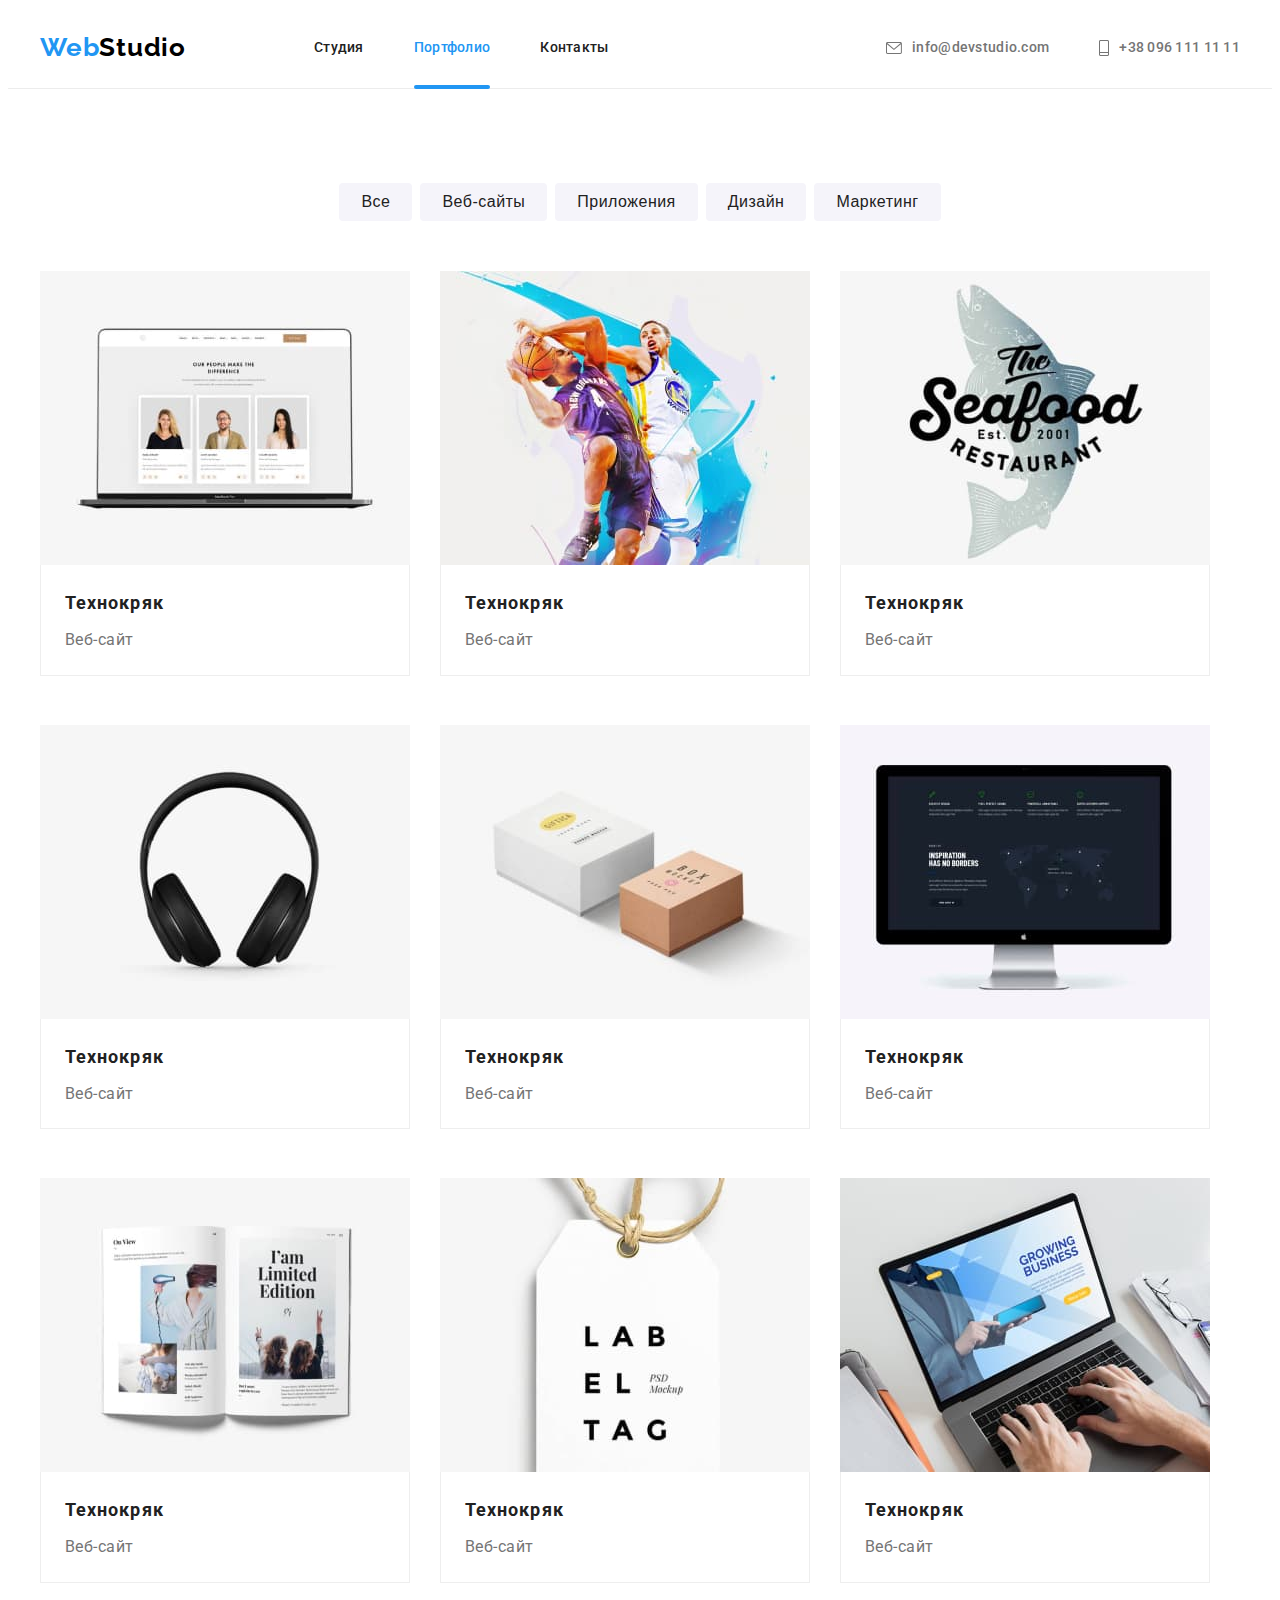
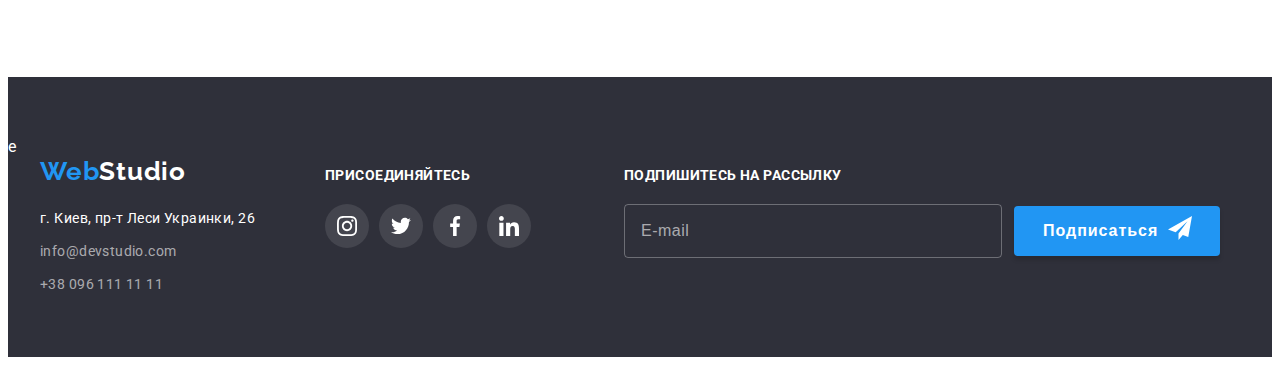
==== portfolio.html @ df795fd3 "commit-a" ====
<!DOCTYPE html>
<html lang="ru">

<head>
    <meta charset="UTF-8" />
    <meta name="viewport" content="width=device-width, initial-scale=1.0" />
    <title>Web Studio</title>
    <link rel="preconnect" href="https://fonts.googleapis.com">
    <link rel="preconnect" href="https://fonts.gstatic.com" crossorigin>
    <link href="https://fonts.googleapis.com/css2?family=Raleway:wght@700&family=Roboto:wght@400;500;700;900&display=swap"
        rel="stylesheet">
    <link rel="stylesheet" href="https://cdnjs.cloudflare.com/ajax/libs/modern-normalize/1.1.0/modern-normalize.min.css"
            integrity="sha512-wpPYUAdjBVSE4KJnH1VR1HeZfpl1ub8YT/NKx4PuQ5NmX2tKuGu6U/JRp5y+Y8XG2tV+wKQpNHVUX03MfMFn9Q=="
            crossorigin="anonymous" referrerpolicy="no-referrer" />
    <link rel="stylesheet" href="./css/normalize.css" />
    <link rel="stylesheet" href="./css/styles.css" />
</head>

<body>
    <!-- Header -->
    <header class="header">
        <div class="container">
            <nav class="header-navigation">
                <a href="" class="header-logo link"><span class="header-logo-link">Web</span>Studio</a>
                <ul class="header-list list">
                    <li class="header-item"><a class="header-link link" href="./index.html">Студия</a></li>
                    <li class="header-item"><a class="header-link link current" href="">Портфолио</a></li>
                    <li class="header-item"><a class="header-link link" href="">Контакты</a></li>
                </ul>
            </nav>
    
            <ul class="header-right">
                <li class="header-right-item">
                    <a class="header-mail-link" href="mailto:info@devstudio.com"><svg class="logo-mail" width="16"
                            height="12" style="fill: currentColor;">
                            <use href="./images/icons.svg#icon-envelope-hover-1"></use>
                        </svg>info@devstudio.com</a>
                </li>
                <li class="header-right-item">
                    <a class="header-tel-link" href="tel:+380961111111"><svg class="logo-tel" width="10" height="16"
                            style="fill: currentColor;">
                            <use href="./images/icons.svg#icon-Vector-1"></use>
                        </svg>+38 096 111 11 11</a>
                </li>
            </ul>
    
        </div>
    </header>
    <!-- Main -->
    <main>
        <section class="section">
            <div class="container">
            
        <h1 class="visually-hidden">Наши работы</h1>
        <ul class="nav-button list">
                <li class="btn"><button class="button-nav" type="button">Все</button></li>
                <li class="btn"><button class="button-nav" type="button">Веб-сайты</button></li>
                <li class="btn"><button class="button-nav" type="button">Приложения</button></li>
                <li class="btn"><button class="button-nav" type="button">Дизайн</button></li>
                <li class="btn"><button class="button-nav" type="button">Маркетинг</button></li>
        </ul>
        
              <!---Примеры работ----->
    
        <ul class="portfolio-list list">
            <li class="portfolio-box">
                <a class="portfolio-item link" href="">
                <div class="card-thumb">
                      <img src="./images/portfolio.jpg" alt="Наша команда">
                      <p class="hover-text">Технокряк это современная площадка распространения коронавируса. Компании используют эту платформу для цифрового
                    шпионажа и атак на защищённые сервера конкурентов.</p>
                </div>
                   <div class="card-content">
                      <h2 class="portfolio-title">Технокряк</h2>
                      <p class="portfolio-text">Веб-сайт</p>
                    </div>
                </a>
              </li>
            <li class="portfolio-box">
                <a class="portfolio-item link" href="">
                <div class="card-thumb">
                    <img src="./images/portfolio2.jpg" alt="Наша команда">
                    <p class="hover-text">Технокряк это современная площадка распространения коронавируса. Компании используют эту платформу для цифрового
                    шпионажа и атак на защищённые сервера конкурентов.</p>
                </div>
                <div class="card-content">
                  <h2 class="portfolio-title">Технокряк</h2>
                  <p class="portfolio-text">Веб-сайт</p>
                </div>
                </a>
            </li>
            <li class="portfolio-box">
                <a class="portfolio-item link" href="">
                <div class="card-thumb">
                    <img src="./images/portfolio3.jpg" alt="Наша команда">
                    <p class="hover-text">Технокряк это современная площадка распространения коронавируса. Компании используют эту платформу для цифрового
                    шпионажа и атак на защищённые сервера конкурентов.</p>
                </div>
                 <div class="card-content">
                   <h2 class="portfolio-title">Технокряк</h2>
                   <p class="portfolio-text">Веб-сайт</p>
                </div>
                </a>
            </li>
            <li class="portfolio-box">
                <a class="portfolio-item link" href="">
                  <div class="card-thumb">
                    <img src="./images/portfolio4.jpg" alt="Наша команда">
                    <p class="hover-text">Технокряк это современная площадка распространения коронавируса. Компании используют эту платформу для цифрового
                    шпионажа и атак на защищённые сервера конкурентов.</p>
                   </div>
                     <div class="card-content">
                         <h2 class="portfolio-title">Технокряк</h2>
                         <p class="portfolio-text">Веб-сайт</p>
                    </div>
                 </a>
            </li>
            <li class="portfolio-box">
                <a class="portfolio-item link" href="">
                 <div class="card-thumb">
                    <img src="./images/portfolio5.jpg" alt="Наша команда">
                    <p class="hover-text">Технокряк это современная площадка распространения коронавируса. Компании используют эту платформу для цифрового
                    шпионажа и атак на защищённые сервера конкурентов.</p>
                   </div>
                    <div class="card-content">   
                      <h2 class="portfolio-title">Технокряк</h2>
                      <p class="portfolio-text">Веб-сайт</p>
                    </div>
                </a>
            </li>
            <li class="portfolio-box">
                <a class="portfolio-item link" href="">
                  <div class="card-thumb">
                    <img src="./images/portfolio6.jpg" alt="Наша команда">
                    <p class="hover-text">Технокряк это современная площадка распространения коронавируса. Компании используют эту платформу для цифрового
                    шпионажа и атак на защищённые сервера конкурентов.</p>
                   </div>
                    <div class="card-content">   
                      <h2 class="portfolio-title">Технокряк</h2>
                      <p class="portfolio-text">Веб-сайт</p>
                    </div>
                </a>
            </li>
            <li class="portfolio-box">
                <a class="portfolio-item link" href="">
                  <div class="card-thumb">
                    <img src="./images/portfolio7.jpg" alt="Наша команда">
                    <p class="hover-text">Технокряк это современная площадка распространения коронавируса. Компании используют эту платформу для цифрового
                    шпионажа и атак на защищённые сервера конкурентов.</p>
                   </div>
                     <div class="card-content">
                        <h2 class="portfolio-title">Технокряк</h2>
                        <p class="portfolio-text">Веб-сайт</p>
                    </div>
                </a>
            </li>
            <li class="portfolio-box">
                <a class="portfolio-item link" href="">
                  <div class="card-thumb">
                    <img src="./images/portfolio8.jpg" alt="Наша команда">
                    <p class="hover-text">Технокряк это современная площадка распространения коронавируса. Компании используют эту платформу для цифрового
                    шпионажа и атак на защищённые сервера конкурентов.</p>
                   </div>
                     <div class="card-content">
                       <h2 class="portfolio-title">Технокряк</h2>
                        <p class="portfolio-text">Веб-сайт</p>
                    </div>
                </a>
            </li>
            <li class="portfolio-box">
                <a class="portfolio-item link" href="">
                  <div class="card-thumb">
                    <img src="./images/portfolio9.jpg" alt="Наша команда">
                    <p class="hover-text">Технокряк это современная площадка распространения коронавируса. Компании используют эту платформу для цифрового
                    шпионажа и атак на защищённые сервера конкурентов.</p>
                  </div>
                    <div class="card-content">
                      <h2 class="portfolio-title">Технокряк</h2>
                      <p class="portfolio-text">Веб-сайт</p>
                    </div>
                </a>
            </li>
        </ul>
        
        </section>
    </main>
    <!-- Footer -->
<footer class="footer">e
    <div class="container">
        <div class="left-footer-box">
            <a href="" class="header-logo-logo link"><span class="header-logo-link">Web</span>Studio</a>
            <address>
                <a class="footer-link link" href="">г. Киев, пр-т Леси Украинки, 26</a>
                <ul class="footer-list list">
                    <li class="footer-item">
                        <a class="footer-mail link" href="mailto:info@devstudio.com">info@devstudio.com</a>
                    </li>
                    <li class="footer-item">
                        <a class="footer-tel link" href="tel:+380961111111">+38 096 111 11 11</a>
                    </li>
                </ul>
            </address>
        </div>
        <div class="right-footer-box">
            <p class="footer-text">ПРИСОЕДИНЯЙТЕСЬ</p>
            <ul class="socials-footer-list list">
                <li class="socials-footer-item">
                    <a class="socials-footer-link link" href=""><svg class="team-socials-footer" width="20" height="20">
                            <use href="./images/icons.svg#icon-instagram-2-1"></use>
                        </svg></a>
                </li>
                <li class="socials-footer-item">
                    <a class="socials-footer-link link" href=""><svg class="team-socials-footer" width="20" height="20">
                            <use href="./images/icons.svg#icon-twitter-1-1"></use>
                        </svg></a>
                </li>
                <li class="socials-footer-item">
                    <a class="socials-footer-link link" href=""><svg class="team-socials-footer" width="20" height="20">
                            <use href="./images/icons.svg#icon-facebook-1-1"></use>
                        </svg></a>
                </li>
                <li class="socials-item-footer">
                    <a class="socials-footer-link link" href=""><svg class="team-socials-footer" width="20" height="20">
                            <use href="./images/icons.svg#icon-linkedin-1-1"></use>
                        </svg></a>
                </li>
            </ul>
        </div>
        <div class="form-footer-wrap">
            <p class="form-footer-text">ПОДПИШИТЕСЬ НА РАССЫЛКУ</p>
            <form class="form-footer">
                <input type="email" name="mail" class="form-footer-input" placeholder="E-mail">
                <button class="form-footer-send" type="submit">Подписаться</button>
            </form>
        </div>
    </div>
</footer>
</body>

</html>
---- css/styles.css ----
:root {
  --main-title-color: #ffffff;
  --secondary-title-color: #212121;
  --accent-color: #2196f3;
  --main-text: #757575;
  --portfolio-item-shadow: 1px 4px 6px 0px rgba(0, 0, 0, 0.16),
    0px 4px 4px 0px rgba(0, 0, 0, 0.06), 0px 1px 1px 0px rgba(0, 0, 0, 0.12);
}
body {
  font-family: "Roboto", sans-serif;
}

p,
h1,
h2,
h3,
h4,
h5,
h6 {
  margin-top: 0;
  margin-bottom: 0;
}

ul {
  margin-top: 0;
  margin-bottom: 0;
  padding-left: 0;
}
.list {
  list-style: none;
}

.link {
  text-decoration: none;
}

img {
  display: block;
}

.section {
  padding: 94px 0;
}

.container {
  width: 1200px;
  padding-left: 15px;
  padding-right: 15px;
  margin: 0 auto;
}

/*-------------Header----------*/
.header {
  border-bottom: 1px solid #ececec;
}

.header .container {
  display: flex;
}

.header-logo {
  font-family: "Raleway";
  font-weight: 700;
  font-size: 26px;
  line-height: 1.19;
  letter-spacing: 0.03em;
  color: var(--accent-color);
  color: #000000;
  margin-right: 128px;
  padding-top: 24px;
  padding-bottom: 25px;
}

.header-logo-link {
  font-family: "Raleway";
  font-weight: 700;
  font-size: 26px;
  line-height: 1.19;
  letter-spacing: 0.03em;

  color: var(--accent-color);
}

.header-navigation {
  display: flex;
  align-items: center;
}

.header-item:not(:last-child) {
  margin-right: 50px;
}

.header-right {
  display: flex;
  align-items: center;
  justify-content: center;
  margin-left: auto;
}

.header-list {
  display: flex;
}

.header-link {
  position: relative;
  display: block;
  font-weight: 500;
  font-size: 14px;
  line-height: 1.14;
  letter-spacing: 0.02em;
  color: #212121;
  padding-top: 32px;
  padding-bottom: 32px;
  transition: color 250ms cubic-bezier(0.4, 0, 0.2, 1);
}
.current::after {
  content: "";
  display: block;
  position: absolute;
  left: 0;
  width: 100%;
  height: 4px;
  bottom: -1px;
  background-color: var(--accent-color);
  border-radius: 2px;
}
.current {
  color: var(--accent-color);
}

.header-link:hover,
.header-link:focus {
  color: var(--accent-color);
}

.logo-mail {
  height: 12px;
  fill: #757575;
  margin-right: 10px;
}

.logo-tel {
  height: 16px;
  fill: #757575;
  margin-right: 10px;
}

.header-mail-link {
  display: flex;
  align-items: center;
  font-weight: 500;
  font-size: 14px;
  line-height: 1.14;
  letter-spacing: 0.02em;

  color: #757575;
  transition: color 250ms cubic-bezier(0.4, 0, 0.2, 1);
}

.header-tel-link {
  display: flex;
  align-items: center;
  font-weight: 500;
  font-size: 14px;
  line-height: 1.14;
  letter-spacing: 0.02em;

  color: #757575;
  transition: color 250ms cubic-bezier(0.4, 0, 0.2, 1);
}
.header-mail-link:hover,
.header-mail-link:focus {
  color: var(--accent-color);
}
.header-mail-link {
  text-decoration: none;
  padding-top: 32px;
  padding-bottom: 32px;
}

.header-tel-link:hover,
.header-tel-link:focus {
  color: var(--accent-color);
}

.header-tel-link {
  text-decoration: none;
  padding-top: 32px;
  padding-bottom: 32px;
}
.header-right-item {
  display: flex;
  align-items: baseline;
}

.header-right-item:not(:last-child) {
  margin-right: 50px;
}

.header-logo {
  transition: color 250ms cubic-bezier(0.4, 0, 0.2, 1);
}

.header-logo:hover,
.header-logo:focus {
  color: var(--accent-color);
}

/*---------------------Main--------*/

/*--------Hero--------*/
.hero-section {
  padding: 200px 0;
  max-width: 1600px;
  background-color: #2f303a;
  background-image: linear-gradient(
      rgba(47, 48, 58, 0.4),
      rgba(47, 48, 58, 0.4)
    ),
    url(../images/heroimg/hero.jpg);

  margin: 0 auto;
}

.hero-title {
  font-weight: 900;
  font-size: 44px;
  line-height: 1.36;
  letter-spacing: 0.06em;
  text-align: center;

  color: var(--main-title-color);
  max-width: 696px;
  height: 100%;
  margin: 0 auto;
}

.button {
  display: block;
  font-weight: bold;
  font-size: 16px;
  line-height: 1.9;
  letter-spacing: 0.06em;
  text-align: center;

  color: #ffffff;
  background-color: var(--accent-color);
  padding: 10px 32px;
  border-radius: 4px;

  margin-left: auto;
  margin-right: auto;
  margin-top: 30px;
  transition: background-color 250ms cubic-bezier(0.4, 0, 0.2, 1);
}

.button:focus,
.button:hover {
  background-color: #188ce8;
}

/*----------Секция "Преимущества"----------*/

.visually-hidden {
  position: absolute;
  width: 1px;
  height: 1px;
  margin: -1px;
  border: 0;
  padding: 0;

  white-space: nowrap;
  clip-path: inset(100%);
  clip: rect(0 0 0 0);
  overflow: hidden;
}

.logo-box {
  display: flex;
  align-items: center;
  justify-content: center;
  height: 120px;
  background-color: #f5f4fa;
  border-radius: 4px;
  margin-bottom: 30px;
}

.main-list {
  display: flex;
  justify-content: center;
  max-width: 1170px;
}

.main-item:not(:last-child) {
  margin-right: 30px;
}

.main-item {
  width: 270px;
}

.main-title-third {
  font-weight: 700;
  font-size: 14px;
  line-height: 1.14;
  letter-spacing: 0.03em;

  color: #212121;
  margin-bottom: 10px;
}

.main-text {
  font-weight: 400;
  font-size: 14px;
  line-height: 1.7;
  letter-spacing: 0.03em;

  color: var(--main-text);
}

/*----------Секция "Чем мы занимаемся"-------*/

.about-section {
  padding-top: 0;
}

.main-secondary-title {
  text-align: center;
  font-weight: 700;
  font-size: 36px;
  line-height: 1.16;
  letter-spacing: 0.03em;
  color: var(--secondary-title-color);

  margin-bottom: 50px;
}

.about-item:not(:last-child) {
  margin-right: 30px;
}

.about-item {
  position: relative;
  width: 370px;
}
.about-text {
  display: flex;
  justify-content: center;

  font-weight: 700;
  font-size: 14px;
  line-height: 1.14;
  letter-spacing: 0.03em;

  position: absolute;
  width: 100%;
  height: 70px;
  bottom: 0;

  padding-top: 27px;
  padding-bottom: 27px;

  color: #ffffff;
  background-color: #2f303acc;
}

/*-----Секция "Наша команда"-------*/
.team-section {
  background-color: #f5f4fa;
}

.main-team {
  display: flex;
  justify-content: center;
}

.team-content:not(:last-child) {
  margin-right: 30px;
}

.team-content {
  width: 270px;
  background-color: #ffffff;
  border-radius: 0px 0px 4px 4px;
  box-shadow: 0px 2px 1px 0px rgba(0, 0, 0, 0.2),
    0px 1px 1px 0px rgba(0, 0, 0, 0.14), 0px 1px 3px 0px rgba(0, 0, 0, 0.12);
}

.third-title {
  margin-bottom: 10px;
}

.third-title {
  font-weight: 500;
  font-size: 16px;
  line-height: 1.18;
  letter-spacing: 0.03em;

  color: #212121;
}

.text {
  font-weight: 400;
  font-size: 16px;
  line-height: 1.18;
  letter-spacing: 0.03em;

  color: #757575;
  margin-bottom: 16px;
}
.team-box {
  padding: 30px 32px;
  text-align: center;
}
.socials-list {
  display: flex;
  align-items: center;
  max-width: 206px;
}

.socials-link {
  display: flex;
  align-items: center;
  justify-content: center;
  border-radius: 50%;
  width: 44px;
  height: 44px;
  color: #afb1b8;
  transition: color 250ms cubic-bezier(0.4, 0, 0.2, 1),
    background-color 250ms cubic-bezier(0.4, 0, 0.2, 1);
}

.socials-link:hover,
.socials-link:focus {
  background-color: var(--accent-color);
  color: #ffffff;
}

.team-socials:hover,
.team-socials:focus {
  fill: #ffffff;
}

.socials-item:not(:last-child) {
  margin-right: 10px;
}

.team-socials {
  height: 20px;
  fill: currentColor;
}
/*-- Секция "Наши клиенты" -->*/

.clients-title {
  text-align: center;
  font-weight: 700;
  font-size: 36px;
  line-height: 1.16;
  letter-spacing: 0.03em;
  color: var(--secondary-title-color);

  margin-bottom: 50px;
}
.clients-list {
  display: flex;
  justify-content: center;
}
.clients-item:not(:last-child) {
  margin-right: 30px;
}
.clients-item {
  width: 170px;
  height: 92px;
}

.clients-link {
  display: flex;
  justify-content: center;
  align-items: center;
  color: #afb1b8;
  width: 170px;
  height: 92px;
  border: 1px solid #afb1b8;
  border-radius: 4px;
  transition: color 250ms cubic-bezier(0.4, 0, 0.2, 1),
    border-color 250ms cubic-bezier(0.4, 0, 0.2, 1);
}

.clients-logo {
  width: 106px;
  height: 60px;
  fill: currentColor;
}
.clients-link:hover,
.clients-link:focus {
  border-color: var(--accent-color);
  color: var(--accent-color);
}
.clients-logo:hover,
.clients-logo:focus {
  fill: var(--accent-color);
}

/*---------Footer--------*/
footer .container {
  display: flex;
  align-items: baseline;
}

.header-logo-logo {
  font-family: "Raleway";
  font-weight: 700;
  font-size: 26px;
  line-height: 1.19;
  letter-spacing: 0.03em;

  display: block;
  color: #ffffff;
  padding: 0;
  margin: 0 auto;
  margin-bottom: 20px;

  transition: color 250ms cubic-bezier(0.4, 0, 0.2, 1);
}

.header-logo-link {
  font-family: "Raleway";
  font-weight: 700;
  font-size: 26px;
  line-height: 1.19;
  letter-spacing: 0.03em;

  color: var(--accent-color);
}

.header-logo-logo:hover,
.header-logo-logo:focus {
  color: var(--accent-color);
}

.footer {
  background-color: #2f303a;
  color: #ffffff;

  padding: 60px 0;
}

.footer-item {
  font-weight: 400;
  font-size: 14px;
  line-height: 1.7;
  letter-spacing: 0.03em;

  color: rgba(255, 255, 255, 0.6);
}

.footer-link:hover,
.footer-link:focus {
  color: var(--accent-color);
}

.footer-list {
  font-weight: 400;
  font-size: 14px;
  line-height: 1.7;
  letter-spacing: 0.03em;

  color: #ffffff;
}
.footer-link {
  font-style: normal;
  font-weight: 400;
  font-size: 14px;
  line-height: 1.7;
  letter-spacing: 0.03em;

  color: #ffffff;
}
.footer-mail,
.footer-tel {
  font-style: normal;
  font-weight: 400;
  font-size: 14px;
  line-height: 1.7;
  letter-spacing: 0.03em;

  color: rgba(255, 255, 255, 0.6);

  transition: color 250ms cubic-bezier(0.4, 0, 0.2, 1);
}

.footer-mail:hover,
.footer-mail:focus {
  color: var(--accent-color);
}

.footer-link {
  display: flex;
  margin-bottom: 9px;
  transition: color 250ms cubic-bezier(0.4, 0, 0.2, 1);
}
.footer-item:not(:last-child) {
  margin-bottom: 9px;
}

.footer-mail {
  display: flex;
}

.footer-tel:hover,
.footer-tel:focus {
  color: var(--accent-color);
}

.right-footer-box {
  width: 206px;
  height: 80px;
  margin-left: 70px;
}

.footer-text {
  font-weight: 700;
  font-size: 14px;
  line-height: 1.14;
  letter-spacing: 0.03em;

  color: #ffffff;
  margin-bottom: 20px;
}

.socials-footer-list {
  display: flex;
  align-items: center;
}

.socials-footer-link {
  display: flex;
  align-items: center;
  justify-content: center;
  border-radius: 50%;
  width: 44px;
  height: 44px;
  border-radius: 50%;
  background-color: #ffffff1a;
  transition: background-color 250ms cubic-bezier(0.4, 0, 0.2, 1);
}
.socials-footer-link:hover,
.socials-footer-link:focus {
  background-color: var(--accent-color);
}

.socials-footer-item:not(:last-child) {
  margin-right: 10px;
}

.team-socials-footer {
  fill: #ffffff;
  height: 20px;
}

.form-footer {
  display: flex;
  align-items: center;
  justify-content: center;
  margin-left: 93px;
}

.form-footer-text {
  font-weight: 700;
  font-size: 14px;
  line-height: 1.14;
  letter-spacing: 0.03em;
  color: #ffffff;
  margin-bottom: 20px;
  margin-left: 93px;
}

.form-footer-input::placeholder {
  font-weight: 400;
  font-size: 16px;
  line-height: 1.25;
  letter-spacing: 0.03em;

  color: rgba(255, 255, 255, 0.6);
}

.form-footer-input {
  width: 358px;
  height: 50px;
  padding-left: 16px;
  background-color: transparent;
  border-radius: 4px;
  border: 1px solid #ffffff4d;
  color: #ffffff;
}

.form-footer-input:hover,
.form-footer-input:focus {
  outline: none;
  border-color: var(--accent-color);
}
.form-footer-send {
  display: inline-flex;
  margin-left: 12px;
  padding: 10px 28px 10px 29px;
  font-weight: 700;
  font-size: 16px;
  line-height: 1.87;
  letter-spacing: 0.06em;
  color: #ffffff;
  background-color: var(--accent-color);

  border: 0;
  border-radius: 4px;
  box-shadow: 0px 4px 4px 0px rgba(0, 0, 0, 0.15);

  transition: background-color 250ms cubic-bezier(0.4, 0, 0.2, 1);
}
.form-footer-send::after {
  content: "";
  display: block;
  width: 24px;
  height: 24px;
  margin-left: 10px;
  background-image: url(../images/icon-send.svg);
  background-size: contain;
}
.form-footer-send:hover,
.form-footer-send:focus {
  background-color: #188ce8;
}
/*-------Portfolio main-----------*/

.nav-button {
  display: flex;
  justify-content: center;
  margin-bottom: 50px;
}

.btn:not(:last-child) {
  margin-right: 8px;
}

.button-nav {
  font-weight: 500;
  font-size: 16px;
  line-height: 1.6;
  letter-spacing: 0.03em;

  color: #212121;
  background-color: #f5f4fa;
  border-color: #f5f4fa;
  border-radius: 4px;
  padding: 6px 22px;
  border: 0;
  transition: background-color 250ms cubic-bezier(0.4, 0, 0.2, 1),
    color 250ms cubic-bezier(0.4, 0, 0.2, 1),
    box-shadow 250ms cubic-bezier(0.4, 0, 0.2, 1);
}

.button-nav:hover,
.button-nav:focus {
  color: #ffffff;
  background-color: var(--accent-color);
  box-shadow: 0px 2px 2px 0px rgba(0, 0, 0, 0.12),
    0px 1px 2px 0px rgba(0, 0, 0, 0.08), 0px 3px 1px 0px rgba(0, 0, 0, 0.1);
}

.portfolio-list {
  display: flex;
  flex-wrap: wrap;
}

.portfolio-list > .portfolio-box {
  flex-basis: calc(100% / 3 - 30px);
  width: 370px;

  margin-right: 30px;
  margin-bottom: 30px;
}

.portfolio-box:nth-child(3n) {
  margin-right: 0;
}

.portfolio-box:nth-last-child(-n + 3) {
  margin-bottom: 0;
}

.portfolio-item:hover,
.portfolio-item:focus {
  box-shadow: var(--portfolio-item-shadow);
}

.portfolio-item {
  display: block;
  transition: box-shadow 250ms cubic-bezier(0.4, 0, 0.2, 1);
}

.card-thumb {
  position: relative;
  overflow: hidden;
}

.hover-text {
  position: absolute;
  top: 0;
  left: 0;

  height: 100%;
  padding: 63px 24px;

  background-color: #2196f3e5;

  font-weight: 400;
  font-size: 18px;
  line-height: 1.5;
  letter-spacing: 0.03em;

  color: #ffffff;

  overflow: auto;
  transform: translateY(100%);

  transition: transform 250ms cubic-bezier(0.4, 0, 0.2, 1);
}
.portfolio-box:hover .hover-text {
  transform: translateY(0%);
}

.card-content {
  padding: 20px 24px;
  border: 1px solid #eeeeee;
  border-top: 0;
}

.portfolio-title {
  font-weight: 700;
  font-size: 18px;
  line-height: 2;
  letter-spacing: 0.06em;

  color: #212121;
}
.portfolio-text {
  font-weight: 400;
  font-size: 16px;
  line-height: 1.87;
  letter-spacing: 0.03em;

  color: #757575;
  margin-top: 4px;
}

/*-------Modal-----------*/

.backdrop {
  position: fixed;
  top: 0;
  left: 0;

  width: 100%;
  height: 100%;

  background-color: rgba(0, 0, 0, 0.02);
  transition: opacity 250ms, visibility 250ms;
}

.modal {
  position: absolute;
  top: 50%;
  left: 50%;
  transform: translate(-50%, -50%);

  min-width: 528px;
  min-height: 581px;
  padding: 40px;

  background-color: #ffffff;
  border-radius: 4px;
  box-shadow: 0px 2px 1px 0px rgba(0, 0, 0, 0.2),
    0px 1px 1px 0px rgba(0, 0, 0, 0.14), 0px 1px 3px 0px rgba(0, 0, 0, 0.12);
}
.modal-button {
  position: absolute;
  top: 8px;
  right: 8px;
  width: 30px;
  height: 30px;

  border-radius: 50%;
  border: 1px solid #0000001a;
  background-color: unset;
  transition: fill 250ms cubic-bezier(0.4, 0, 0.2, 1);
}
.modal-button:hover,
.modal-button:focus {
  fill: var(--accent-color);
}

.backdrop.is-hidden {
  opacity: 0;
  pointer-events: none;
  visibility: hidden;
}
.form {
  width: 100%;
  margin-left: auto;
  margin-right: auto;
}

.text-form {
  display: flex;
  align-items: center;
  justify-content: center;
  margin-bottom: 30px;

  font-weight: 700;
  font-size: 20px;
  line-height: 1.15;
  letter-spacing: 0.03em;

  color: #212121;
}

.form-box {
  width: 448px;
  height: 100%;
}

.form-field {
  display: flex;
  flex-direction: column;
}
.form-field-textarea {
  display: flex;
  flex-direction: column;
  margin-bottom: 20px;
}

.form-logo {
  position: absolute;
  left: 15px;
  top: 50%;
  transform: translateY(-50%);
}
.input-wrap {
  display: block;
  position: relative;
  transition: fill 250ms cubic-bezier(0.4, 0, 0.2, 1);
}

.form-field {
  margin-bottom: 10px;
}

.textarea {
  height: 120px;
  padding: 0;
  padding: 12px 16px;
  border: 1px solid rgba(33, 33, 33, 0.2);
  border-radius: 4px;
  resize: none;
  transition: border-color 250ms cubic-bezier(0.4, 0, 0.2, 1);
}
.textarea::placeholder {
  font-weight: 400;
  font-size: 12px;
  line-height: 1.16;
  letter-spacing: 0.01em;

  color: rgba(117, 117, 117, 0.5);
}
.form-field-textarea:focus,
.form-field-textarea:hover {
  outline: none;
}
.form-label {
  font-weight: 400;
  font-size: 12px;
  line-height: 1.16;
  letter-spacing: 0.01em;
  color: #757575;

  margin-bottom: 4px;
}
.form-input {
  width: 100%;
  height: 40px;
  padding: 0;
  padding-left: 42px;

  border: 1px solid rgba(33, 33, 33, 0.2);
  border-radius: 4px;
  transition: border-color 250ms cubic-bezier(0.4, 0, 0.2, 1);
}
.form-field-checkbox {
  display: flex;
  align-items: center;
  justify-content: center;

  margin-bottom: 30px;
}
.input-wrap:focus-within {
  fill: var(--accent-color);
}
.input-wrap:hover {
  fill: var(--accent-color);
}
.form-input:hover,
.form-input:focus {
  outline: none;
  border-color: var(--accent-color);
}

.textarea:hover,
.textarea:focus {
  outline: none;
  border-color: var(--accent-color);
}

.checkbox-label::before {
  content: "";
  display: block;
  width: 16px;
  height: 15px;
  border: 2px solid #212121;
  border-radius: 2px;
  margin-right: 7px;
}
.checkbox-label {
  display: flex;
  align-items: center;
  font-weight: 400;
  font-size: 14px;
  line-height: 1.71;
  letter-spacing: 0.03em;
  color: #757575;
}

.checkbox-input:checked + .checkbox-label::before {
  background: var(--accent-color);
  background-image: url(../images/check.svg);
  background-repeat: var(--accent-color);
  background-size: contain;
  background-position: center;
  border: 0;
}

.form-link {
  color: var(--accent-color);
  border: 0;
  margin-left: 5px;
}

.send {
  display: block;
  margin-left: auto;
  margin-right: auto;

  font-weight: 700;
  font-size: 16px;
  line-height: 1.87;
  letter-spacing: 0.06em;
  color: #ffffff;
  background-color: var(--accent-color);

  border: 0;
  border-radius: 4px;
  box-shadow: 0px 4px 4px 0px rgba(0, 0, 0, 0.15);

  padding: 10px 55px 10px 56px;

  transition: background-color 250ms cubic-bezier(0.4, 0, 0.2, 1);
}

.send:focus,
.send:hover {
  background-color: #188ce8;
}
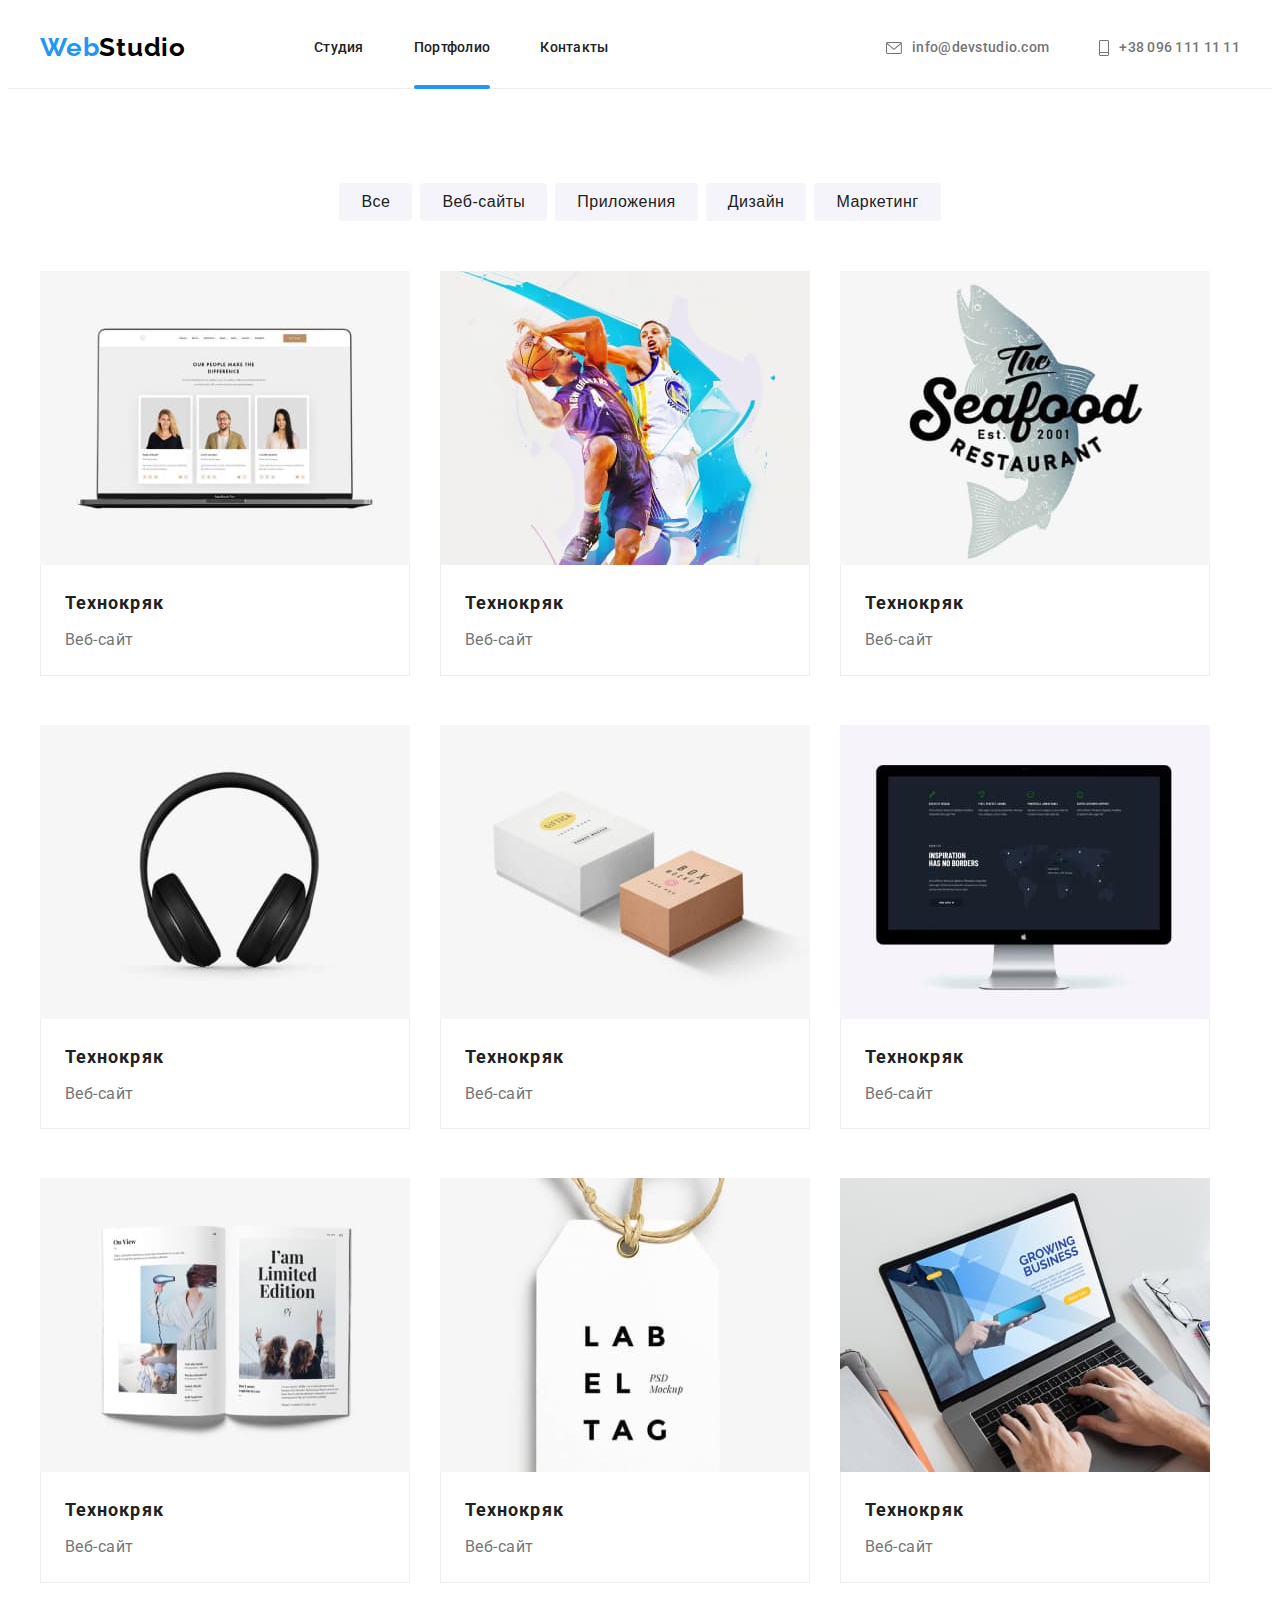
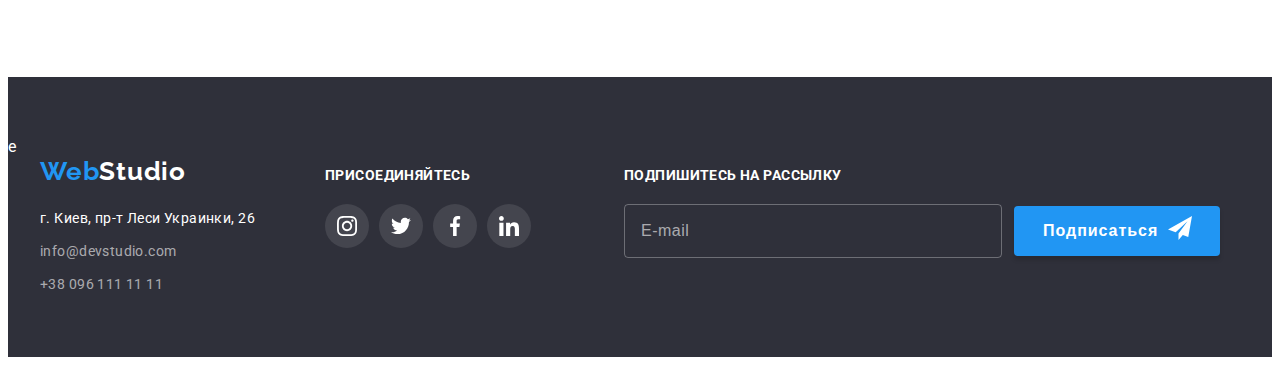
==== commit 0829bcf3: "commit-d" ====
--- a/portfolio.html
+++ b/portfolio.html
@@ -14,6 +14,7 @@
             crossorigin="anonymous" referrerpolicy="no-referrer" />
     <link rel="stylesheet" href="./css/normalize.css" />
     <link rel="stylesheet" href="./css/styles.css" />
+    <link rel="stylesheet" href="./css/main.min.css">
 </head>
 
 <body>
--- a/css/styles.css
+++ b/css/styles.css
@@ -1,1080 +1,15 @@
-:root {
-  --main-title-color: #ffffff;
-  --secondary-title-color: #212121;
-  --accent-color: #2196f3;
-  --main-text: #757575;
-  --portfolio-item-shadow: 1px 4px 6px 0px rgba(0, 0, 0, 0.16),
-    0px 4px 4px 0px rgba(0, 0, 0, 0.06), 0px 1px 1px 0px rgba(0, 0, 0, 0.12);
-}
-body {
-  font-family: "Roboto", sans-serif;
-}
-
-p,
-h1,
-h2,
-h3,
-h4,
-h5,
-h6 {
-  margin-top: 0;
-  margin-bottom: 0;
-}
-
-ul {
-  margin-top: 0;
-  margin-bottom: 0;
-  padding-left: 0;
-}
-.list {
-  list-style: none;
-}
-
-.link {
-  text-decoration: none;
-}
-
-img {
-  display: block;
-}
-
-.section {
-  padding: 94px 0;
-}
-
-.container {
-  width: 1200px;
-  padding-left: 15px;
-  padding-right: 15px;
-  margin: 0 auto;
-}
-
 /*-------------Header----------*/
-.header {
-  border-bottom: 1px solid #ececec;
-}
-
-.header .container {
-  display: flex;
-}
-
-.header-logo {
-  font-family: "Raleway";
-  font-weight: 700;
-  font-size: 26px;
-  line-height: 1.19;
-  letter-spacing: 0.03em;
-  color: var(--accent-color);
-  color: #000000;
-  margin-right: 128px;
-  padding-top: 24px;
-  padding-bottom: 25px;
-}
-
-.header-logo-link {
-  font-family: "Raleway";
-  font-weight: 700;
-  font-size: 26px;
-  line-height: 1.19;
-  letter-spacing: 0.03em;
-
-  color: var(--accent-color);
-}
-
-.header-navigation {
-  display: flex;
-  align-items: center;
-}
-
-.header-item:not(:last-child) {
-  margin-right: 50px;
-}
-
-.header-right {
-  display: flex;
-  align-items: center;
-  justify-content: center;
-  margin-left: auto;
-}
-
-.header-list {
-  display: flex;
-}
-
-.header-link {
-  position: relative;
-  display: block;
-  font-weight: 500;
-  font-size: 14px;
-  line-height: 1.14;
-  letter-spacing: 0.02em;
-  color: #212121;
-  padding-top: 32px;
-  padding-bottom: 32px;
-  transition: color 250ms cubic-bezier(0.4, 0, 0.2, 1);
-}
-.current::after {
-  content: "";
-  display: block;
-  position: absolute;
-  left: 0;
-  width: 100%;
-  height: 4px;
-  bottom: -1px;
-  background-color: var(--accent-color);
-  border-radius: 2px;
-}
-.current {
-  color: var(--accent-color);
-}
-
-.header-link:hover,
-.header-link:focus {
-  color: var(--accent-color);
-}
-
-.logo-mail {
-  height: 12px;
-  fill: #757575;
-  margin-right: 10px;
-}
-
-.logo-tel {
-  height: 16px;
-  fill: #757575;
-  margin-right: 10px;
-}
-
-.header-mail-link {
-  display: flex;
-  align-items: center;
-  font-weight: 500;
-  font-size: 14px;
-  line-height: 1.14;
-  letter-spacing: 0.02em;
-
-  color: #757575;
-  transition: color 250ms cubic-bezier(0.4, 0, 0.2, 1);
-}
-
-.header-tel-link {
-  display: flex;
-  align-items: center;
-  font-weight: 500;
-  font-size: 14px;
-  line-height: 1.14;
-  letter-spacing: 0.02em;
-
-  color: #757575;
-  transition: color 250ms cubic-bezier(0.4, 0, 0.2, 1);
-}
-.header-mail-link:hover,
-.header-mail-link:focus {
-  color: var(--accent-color);
-}
-.header-mail-link {
-  text-decoration: none;
-  padding-top: 32px;
-  padding-bottom: 32px;
-}
-
-.header-tel-link:hover,
-.header-tel-link:focus {
-  color: var(--accent-color);
-}
-
-.header-tel-link {
-  text-decoration: none;
-  padding-top: 32px;
-  padding-bottom: 32px;
-}
-.header-right-item {
-  display: flex;
-  align-items: baseline;
-}
-
-.header-right-item:not(:last-child) {
-  margin-right: 50px;
-}
-
-.header-logo {
-  transition: color 250ms cubic-bezier(0.4, 0, 0.2, 1);
-}
-
-.header-logo:hover,
-.header-logo:focus {
-  color: var(--accent-color);
-}
-
-/*---------------------Main--------*/
-
-/*--------Hero--------*/
-.hero-section {
-  padding: 200px 0;
-  max-width: 1600px;
-  background-color: #2f303a;
-  background-image: linear-gradient(
-      rgba(47, 48, 58, 0.4),
-      rgba(47, 48, 58, 0.4)
-    ),
-    url(../images/heroimg/hero.jpg);
-
-  margin: 0 auto;
-}
-
-.hero-title {
-  font-weight: 900;
-  font-size: 44px;
-  line-height: 1.36;
-  letter-spacing: 0.06em;
-  text-align: center;
-
-  color: var(--main-title-color);
-  max-width: 696px;
-  height: 100%;
-  margin: 0 auto;
-}
-
-.button {
-  display: block;
-  font-weight: bold;
-  font-size: 16px;
-  line-height: 1.9;
-  letter-spacing: 0.06em;
-  text-align: center;
-
-  color: #ffffff;
-  background-color: var(--accent-color);
-  padding: 10px 32px;
-  border-radius: 4px;
-
-  margin-left: auto;
-  margin-right: auto;
-  margin-top: 30px;
-  transition: background-color 250ms cubic-bezier(0.4, 0, 0.2, 1);
-}
-
-.button:focus,
-.button:hover {
-  background-color: #188ce8;
-}
 
 /*----------Секция "Преимущества"----------*/
 
-.visually-hidden {
-  position: absolute;
-  width: 1px;
-  height: 1px;
-  margin: -1px;
-  border: 0;
-  padding: 0;
-
-  white-space: nowrap;
-  clip-path: inset(100%);
-  clip: rect(0 0 0 0);
-  overflow: hidden;
-}
-
-.logo-box {
-  display: flex;
-  align-items: center;
-  justify-content: center;
-  height: 120px;
-  background-color: #f5f4fa;
-  border-radius: 4px;
-  margin-bottom: 30px;
-}
-
-.main-list {
-  display: flex;
-  justify-content: center;
-  max-width: 1170px;
-}
-
-.main-item:not(:last-child) {
-  margin-right: 30px;
-}
-
-.main-item {
-  width: 270px;
-}
-
-.main-title-third {
-  font-weight: 700;
-  font-size: 14px;
-  line-height: 1.14;
-  letter-spacing: 0.03em;
-
-  color: #212121;
-  margin-bottom: 10px;
-}
-
-.main-text {
-  font-weight: 400;
-  font-size: 14px;
-  line-height: 1.7;
-  letter-spacing: 0.03em;
-
-  color: var(--main-text);
-}
-
 /*----------Секция "Чем мы занимаемся"-------*/
 
-.about-section {
-  padding-top: 0;
-}
+/*-----Секция "Наша команда"-------*/
 
-.main-secondary-title {
-  text-align: center;
-  font-weight: 700;
-  font-size: 36px;
-  line-height: 1.16;
-  letter-spacing: 0.03em;
-  color: var(--secondary-title-color);
-
-  margin-bottom: 50px;
-}
-
-.about-item:not(:last-child) {
-  margin-right: 30px;
-}
-
-.about-item {
-  position: relative;
-  width: 370px;
-}
-.about-text {
-  display: flex;
-  justify-content: center;
-
-  font-weight: 700;
-  font-size: 14px;
-  line-height: 1.14;
-  letter-spacing: 0.03em;
-
-  position: absolute;
-  width: 100%;
-  height: 70px;
-  bottom: 0;
-
-  padding-top: 27px;
-  padding-bottom: 27px;
-
-  color: #ffffff;
-  background-color: #2f303acc;
-}
-
-/*-----Секция "Наша команда"-------*/
-.team-section {
-  background-color: #f5f4fa;
-}
-
-.main-team {
-  display: flex;
-  justify-content: center;
-}
-
-.team-content:not(:last-child) {
-  margin-right: 30px;
-}
-
-.team-content {
-  width: 270px;
-  background-color: #ffffff;
-  border-radius: 0px 0px 4px 4px;
-  box-shadow: 0px 2px 1px 0px rgba(0, 0, 0, 0.2),
-    0px 1px 1px 0px rgba(0, 0, 0, 0.14), 0px 1px 3px 0px rgba(0, 0, 0, 0.12);
-}
-
-.third-title {
-  margin-bottom: 10px;
-}
-
-.third-title {
-  font-weight: 500;
-  font-size: 16px;
-  line-height: 1.18;
-  letter-spacing: 0.03em;
-
-  color: #212121;
-}
-
-.text {
-  font-weight: 400;
-  font-size: 16px;
-  line-height: 1.18;
-  letter-spacing: 0.03em;
-
-  color: #757575;
-  margin-bottom: 16px;
-}
-.team-box {
-  padding: 30px 32px;
-  text-align: center;
-}
-.socials-list {
-  display: flex;
-  align-items: center;
-  max-width: 206px;
-}
-
-.socials-link {
-  display: flex;
-  align-items: center;
-  justify-content: center;
-  border-radius: 50%;
-  width: 44px;
-  height: 44px;
-  color: #afb1b8;
-  transition: color 250ms cubic-bezier(0.4, 0, 0.2, 1),
-    background-color 250ms cubic-bezier(0.4, 0, 0.2, 1);
-}
-
-.socials-link:hover,
-.socials-link:focus {
-  background-color: var(--accent-color);
-  color: #ffffff;
-}
-
-.team-socials:hover,
-.team-socials:focus {
-  fill: #ffffff;
-}
-
-.socials-item:not(:last-child) {
-  margin-right: 10px;
-}
-
-.team-socials {
-  height: 20px;
-  fill: currentColor;
-}
 /*-- Секция "Наши клиенты" -->*/
 
-.clients-title {
-  text-align: center;
-  font-weight: 700;
-  font-size: 36px;
-  line-height: 1.16;
-  letter-spacing: 0.03em;
-  color: var(--secondary-title-color);
+/*---------Footer--------*/
 
-  margin-bottom: 50px;
-}
-.clients-list {
-  display: flex;
-  justify-content: center;
-}
-.clients-item:not(:last-child) {
-  margin-right: 30px;
-}
-.clients-item {
-  width: 170px;
-  height: 92px;
-}
-
-.clients-link {
-  display: flex;
-  justify-content: center;
-  align-items: center;
-  color: #afb1b8;
-  width: 170px;
-  height: 92px;
-  border: 1px solid #afb1b8;
-  border-radius: 4px;
-  transition: color 250ms cubic-bezier(0.4, 0, 0.2, 1),
-    border-color 250ms cubic-bezier(0.4, 0, 0.2, 1);
-}
-
-.clients-logo {
-  width: 106px;
-  height: 60px;
-  fill: currentColor;
-}
-.clients-link:hover,
-.clients-link:focus {
-  border-color: var(--accent-color);
-  color: var(--accent-color);
-}
-.clients-logo:hover,
-.clients-logo:focus {
-  fill: var(--accent-color);
-}
-
-/*---------Footer--------*/
-footer .container {
-  display: flex;
-  align-items: baseline;
-}
-
-.header-logo-logo {
-  font-family: "Raleway";
-  font-weight: 700;
-  font-size: 26px;
-  line-height: 1.19;
-  letter-spacing: 0.03em;
-
-  display: block;
-  color: #ffffff;
-  padding: 0;
-  margin: 0 auto;
-  margin-bottom: 20px;
-
-  transition: color 250ms cubic-bezier(0.4, 0, 0.2, 1);
-}
-
-.header-logo-link {
-  font-family: "Raleway";
-  font-weight: 700;
-  font-size: 26px;
-  line-height: 1.19;
-  letter-spacing: 0.03em;
-
-  color: var(--accent-color);
-}
-
-.header-logo-logo:hover,
-.header-logo-logo:focus {
-  color: var(--accent-color);
-}
-
-.footer {
-  background-color: #2f303a;
-  color: #ffffff;
-
-  padding: 60px 0;
-}
-
-.footer-item {
-  font-weight: 400;
-  font-size: 14px;
-  line-height: 1.7;
-  letter-spacing: 0.03em;
-
-  color: rgba(255, 255, 255, 0.6);
-}
-
-.footer-link:hover,
-.footer-link:focus {
-  color: var(--accent-color);
-}
-
-.footer-list {
-  font-weight: 400;
-  font-size: 14px;
-  line-height: 1.7;
-  letter-spacing: 0.03em;
-
-  color: #ffffff;
-}
-.footer-link {
-  font-style: normal;
-  font-weight: 400;
-  font-size: 14px;
-  line-height: 1.7;
-  letter-spacing: 0.03em;
-
-  color: #ffffff;
-}
-.footer-mail,
-.footer-tel {
-  font-style: normal;
-  font-weight: 400;
-  font-size: 14px;
-  line-height: 1.7;
-  letter-spacing: 0.03em;
-
-  color: rgba(255, 255, 255, 0.6);
-
-  transition: color 250ms cubic-bezier(0.4, 0, 0.2, 1);
-}
-
-.footer-mail:hover,
-.footer-mail:focus {
-  color: var(--accent-color);
-}
-
-.footer-link {
-  display: flex;
-  margin-bottom: 9px;
-  transition: color 250ms cubic-bezier(0.4, 0, 0.2, 1);
-}
-.footer-item:not(:last-child) {
-  margin-bottom: 9px;
-}
-
-.footer-mail {
-  display: flex;
-}
-
-.footer-tel:hover,
-.footer-tel:focus {
-  color: var(--accent-color);
-}
-
-.right-footer-box {
-  width: 206px;
-  height: 80px;
-  margin-left: 70px;
-}
-
-.footer-text {
-  font-weight: 700;
-  font-size: 14px;
-  line-height: 1.14;
-  letter-spacing: 0.03em;
-
-  color: #ffffff;
-  margin-bottom: 20px;
-}
-
-.socials-footer-list {
-  display: flex;
-  align-items: center;
-}
-
-.socials-footer-link {
-  display: flex;
-  align-items: center;
-  justify-content: center;
-  border-radius: 50%;
-  width: 44px;
-  height: 44px;
-  border-radius: 50%;
-  background-color: #ffffff1a;
-  transition: background-color 250ms cubic-bezier(0.4, 0, 0.2, 1);
-}
-.socials-footer-link:hover,
-.socials-footer-link:focus {
-  background-color: var(--accent-color);
-}
-
-.socials-footer-item:not(:last-child) {
-  margin-right: 10px;
-}
-
-.team-socials-footer {
-  fill: #ffffff;
-  height: 20px;
-}
-
-.form-footer {
-  display: flex;
-  align-items: center;
-  justify-content: center;
-  margin-left: 93px;
-}
-
-.form-footer-text {
-  font-weight: 700;
-  font-size: 14px;
-  line-height: 1.14;
-  letter-spacing: 0.03em;
-  color: #ffffff;
-  margin-bottom: 20px;
-  margin-left: 93px;
-}
-
-.form-footer-input::placeholder {
-  font-weight: 400;
-  font-size: 16px;
-  line-height: 1.25;
-  letter-spacing: 0.03em;
-
-  color: rgba(255, 255, 255, 0.6);
-}
-
-.form-footer-input {
-  width: 358px;
-  height: 50px;
-  padding-left: 16px;
-  background-color: transparent;
-  border-radius: 4px;
-  border: 1px solid #ffffff4d;
-  color: #ffffff;
-}
-
-.form-footer-input:hover,
-.form-footer-input:focus {
-  outline: none;
-  border-color: var(--accent-color);
-}
-.form-footer-send {
-  display: inline-flex;
-  margin-left: 12px;
-  padding: 10px 28px 10px 29px;
-  font-weight: 700;
-  font-size: 16px;
-  line-height: 1.87;
-  letter-spacing: 0.06em;
-  color: #ffffff;
-  background-color: var(--accent-color);
-
-  border: 0;
-  border-radius: 4px;
-  box-shadow: 0px 4px 4px 0px rgba(0, 0, 0, 0.15);
-
-  transition: background-color 250ms cubic-bezier(0.4, 0, 0.2, 1);
-}
-.form-footer-send::after {
-  content: "";
-  display: block;
-  width: 24px;
-  height: 24px;
-  margin-left: 10px;
-  background-image: url(../images/icon-send.svg);
-  background-size: contain;
-}
-.form-footer-send:hover,
-.form-footer-send:focus {
-  background-color: #188ce8;
-}
 /*-------Portfolio main-----------*/
 
-.nav-button {
-  display: flex;
-  justify-content: center;
-  margin-bottom: 50px;
-}
-
-.btn:not(:last-child) {
-  margin-right: 8px;
-}
-
-.button-nav {
-  font-weight: 500;
-  font-size: 16px;
-  line-height: 1.6;
-  letter-spacing: 0.03em;
-
-  color: #212121;
-  background-color: #f5f4fa;
-  border-color: #f5f4fa;
-  border-radius: 4px;
-  padding: 6px 22px;
-  border: 0;
-  transition: background-color 250ms cubic-bezier(0.4, 0, 0.2, 1),
-    color 250ms cubic-bezier(0.4, 0, 0.2, 1),
-    box-shadow 250ms cubic-bezier(0.4, 0, 0.2, 1);
-}
-
-.button-nav:hover,
-.button-nav:focus {
-  color: #ffffff;
-  background-color: var(--accent-color);
-  box-shadow: 0px 2px 2px 0px rgba(0, 0, 0, 0.12),
-    0px 1px 2px 0px rgba(0, 0, 0, 0.08), 0px 3px 1px 0px rgba(0, 0, 0, 0.1);
-}
-
-.portfolio-list {
-  display: flex;
-  flex-wrap: wrap;
-}
-
-.portfolio-list > .portfolio-box {
-  flex-basis: calc(100% / 3 - 30px);
-  width: 370px;
-
-  margin-right: 30px;
-  margin-bottom: 30px;
-}
-
-.portfolio-box:nth-child(3n) {
-  margin-right: 0;
-}
-
-.portfolio-box:nth-last-child(-n + 3) {
-  margin-bottom: 0;
-}
-
-.portfolio-item:hover,
-.portfolio-item:focus {
-  box-shadow: var(--portfolio-item-shadow);
-}
-
-.portfolio-item {
-  display: block;
-  transition: box-shadow 250ms cubic-bezier(0.4, 0, 0.2, 1);
-}
-
-.card-thumb {
-  position: relative;
-  overflow: hidden;
-}
-
-.hover-text {
-  position: absolute;
-  top: 0;
-  left: 0;
-
-  height: 100%;
-  padding: 63px 24px;
-
-  background-color: #2196f3e5;
-
-  font-weight: 400;
-  font-size: 18px;
-  line-height: 1.5;
-  letter-spacing: 0.03em;
-
-  color: #ffffff;
-
-  overflow: auto;
-  transform: translateY(100%);
-
-  transition: transform 250ms cubic-bezier(0.4, 0, 0.2, 1);
-}
-.portfolio-box:hover .hover-text {
-  transform: translateY(0%);
-}
-
-.card-content {
-  padding: 20px 24px;
-  border: 1px solid #eeeeee;
-  border-top: 0;
-}
-
-.portfolio-title {
-  font-weight: 700;
-  font-size: 18px;
-  line-height: 2;
-  letter-spacing: 0.06em;
-
-  color: #212121;
-}
-.portfolio-text {
-  font-weight: 400;
-  font-size: 16px;
-  line-height: 1.87;
-  letter-spacing: 0.03em;
-
-  color: #757575;
-  margin-top: 4px;
-}
-
 /*-------Modal-----------*/
-
-.backdrop {
-  position: fixed;
-  top: 0;
-  left: 0;
-
-  width: 100%;
-  height: 100%;
-
-  background-color: rgba(0, 0, 0, 0.02);
-  transition: opacity 250ms, visibility 250ms;
-}
-
-.modal {
-  position: absolute;
-  top: 50%;
-  left: 50%;
-  transform: translate(-50%, -50%);
-
-  min-width: 528px;
-  min-height: 581px;
-  padding: 40px;
-
-  background-color: #ffffff;
-  border-radius: 4px;
-  box-shadow: 0px 2px 1px 0px rgba(0, 0, 0, 0.2),
-    0px 1px 1px 0px rgba(0, 0, 0, 0.14), 0px 1px 3px 0px rgba(0, 0, 0, 0.12);
-}
-.modal-button {
-  position: absolute;
-  top: 8px;
-  right: 8px;
-  width: 30px;
-  height: 30px;
-
-  border-radius: 50%;
-  border: 1px solid #0000001a;
-  background-color: unset;
-  transition: fill 250ms cubic-bezier(0.4, 0, 0.2, 1);
-}
-.modal-button:hover,
-.modal-button:focus {
-  fill: var(--accent-color);
-}
-
-.backdrop.is-hidden {
-  opacity: 0;
-  pointer-events: none;
-  visibility: hidden;
-}
-.form {
-  width: 100%;
-  margin-left: auto;
-  margin-right: auto;
-}
-
-.text-form {
-  display: flex;
-  align-items: center;
-  justify-content: center;
-  margin-bottom: 30px;
-
-  font-weight: 700;
-  font-size: 20px;
-  line-height: 1.15;
-  letter-spacing: 0.03em;
-
-  color: #212121;
-}
-
-.form-box {
-  width: 448px;
-  height: 100%;
-}
-
-.form-field {
-  display: flex;
-  flex-direction: column;
-}
-.form-field-textarea {
-  display: flex;
-  flex-direction: column;
-  margin-bottom: 20px;
-}
-
-.form-logo {
-  position: absolute;
-  left: 15px;
-  top: 50%;
-  transform: translateY(-50%);
-}
-.input-wrap {
-  display: block;
-  position: relative;
-  transition: fill 250ms cubic-bezier(0.4, 0, 0.2, 1);
-}
-
-.form-field {
-  margin-bottom: 10px;
-}
-
-.textarea {
-  height: 120px;
-  padding: 0;
-  padding: 12px 16px;
-  border: 1px solid rgba(33, 33, 33, 0.2);
-  border-radius: 4px;
-  resize: none;
-  transition: border-color 250ms cubic-bezier(0.4, 0, 0.2, 1);
-}
-.textarea::placeholder {
-  font-weight: 400;
-  font-size: 12px;
-  line-height: 1.16;
-  letter-spacing: 0.01em;
-
-  color: rgba(117, 117, 117, 0.5);
-}
-.form-field-textarea:focus,
-.form-field-textarea:hover {
-  outline: none;
-}
-.form-label {
-  font-weight: 400;
-  font-size: 12px;
-  line-height: 1.16;
-  letter-spacing: 0.01em;
-  color: #757575;
-
-  margin-bottom: 4px;
-}
-.form-input {
-  width: 100%;
-  height: 40px;
-  padding: 0;
-  padding-left: 42px;
-
-  border: 1px solid rgba(33, 33, 33, 0.2);
-  border-radius: 4px;
-  transition: border-color 250ms cubic-bezier(0.4, 0, 0.2, 1);
-}
-.form-field-checkbox {
-  display: flex;
-  align-items: center;
-  justify-content: center;
-
-  margin-bottom: 30px;
-}
-.input-wrap:focus-within {
-  fill: var(--accent-color);
-}
-.input-wrap:hover {
-  fill: var(--accent-color);
-}
-.form-input:hover,
-.form-input:focus {
-  outline: none;
-  border-color: var(--accent-color);
-}
-
-.textarea:hover,
-.textarea:focus {
-  outline: none;
-  border-color: var(--accent-color);
-}
-
-.checkbox-label::before {
-  content: "";
-  display: block;
-  width: 16px;
-  height: 15px;
-  border: 2px solid #212121;
-  border-radius: 2px;
-  margin-right: 7px;
-}
-.checkbox-label {
-  display: flex;
-  align-items: center;
-  font-weight: 400;
-  font-size: 14px;
-  line-height: 1.71;
-  letter-spacing: 0.03em;
-  color: #757575;
-}
-
-.checkbox-input:checked + .checkbox-label::before {
-  background: var(--accent-color);
-  background-image: url(../images/check.svg);
-  background-repeat: var(--accent-color);
-  background-size: contain;
-  background-position: center;
-  border: 0;
-}
-
-.form-link {
-  color: var(--accent-color);
-  border: 0;
-  margin-left: 5px;
-}
-
-.send {
-  display: block;
-  margin-left: auto;
-  margin-right: auto;
-
-  font-weight: 700;
-  font-size: 16px;
-  line-height: 1.87;
-  letter-spacing: 0.06em;
-  color: #ffffff;
-  background-color: var(--accent-color);
-
-  border: 0;
-  border-radius: 4px;
-  box-shadow: 0px 4px 4px 0px rgba(0, 0, 0, 0.15);
-
-  padding: 10px 55px 10px 56px;
-
-  transition: background-color 250ms cubic-bezier(0.4, 0, 0.2, 1);
-}
-
-.send:focus,
-.send:hover {
-  background-color: #188ce8;
-}
--- a/css/main.min.css
+++ b/css/main.min.css
@@ -0,0 +1,3 @@
+:root{--main-title-color: #ffffff;--secondary-title-color: #212121;--accent-color: #2196f3;--main-text: #757575;--portfolio-item-shadow: 1px 4px 6px 0px rgba(0, 0, 0, 0.16),
+    0px 4px 4px 0px rgba(0, 0, 0, 0.06), 0px 1px 1px 0px rgba(0, 0, 0, 0.12)}body{font-family:"Roboto", sans-serif}p,h1,h2,h3,h4,h5,h6{margin-top:0;margin-bottom:0}ul{margin-top:0;margin-bottom:0;padding-left:0}.list{list-style:none}.link{text-decoration:none}img{display:block}.visually-hidden{position:absolute;width:1px;height:1px;margin:-1px;border:0;padding:0;white-space:nowrap;clip-path:inset(100%);clip:rect(0 0 0 0);overflow:hidden}.button{display:block;font-weight:bold;font-size:16px;line-height:1.9;letter-spacing:0.06em;text-align:center;color:#ffffff;background-color:var(--accent-color);padding:10px 32px;border-radius:4px;margin-left:auto;margin-right:auto;margin-top:30px;transition:background-color 250ms cubic-bezier(0.4, 0, 0.2, 1)}.button:focus,.button:hover{background-color:#188ce8}.section{padding:94px 0}.container{width:1200px;padding-left:15px;padding-right:15px;margin:0 auto}.header-logo{font-family:"Raleway";font-weight:700;font-size:26px;line-height:1.19;letter-spacing:0.03em;color:var(--accent-color);color:#000000;margin-right:128px;padding-top:24px;padding-bottom:25px}.header-logo-link{font-family:"Raleway";font-weight:700;font-size:26px;line-height:1.19;letter-spacing:0.03em;color:var(--accent-color)}.header-logo{transition:color 250ms cubic-bezier(0.4, 0, 0.2, 1)}.header-logo:hover,.header-logo:focus{color:var(--accent-color)}.current::after{content:"";display:block;position:absolute;left:0;width:100%;height:4px;bottom:-1px;background-color:var(--accent-color);border-radius:2px}.current{color:var(--accent-color)}.header{border-bottom:1px solid #ececec}.header .container{display:flex}.header-navigation{display:flex;align-items:center}.header-item:not(:last-child){margin-right:50px}.header-right{display:flex;align-items:center;justify-content:center;margin-left:auto}.header-list{display:flex}.header-link{position:relative;display:block;font-weight:500;font-size:14px;line-height:1.14;letter-spacing:0.02em;color:#212121;padding-top:32px;padding-bottom:32px;transition:color 250ms cubic-bezier(0.4, 0, 0.2, 1)}.header-link:hover,.header-link:focus{color:var(--accent-color)}.logo-mail{height:12px;fill:#757575;margin-right:10px}.logo-tel{height:16px;fill:#757575;margin-right:10px}.header-mail-link{display:flex;align-items:center;font-weight:500;font-size:14px;line-height:1.14;letter-spacing:0.02em;color:#757575;transition:color 250ms cubic-bezier(0.4, 0, 0.2, 1)}.header-tel-link{display:flex;align-items:center;font-weight:500;font-size:14px;line-height:1.14;letter-spacing:0.02em;color:#757575;transition:color 250ms cubic-bezier(0.4, 0, 0.2, 1)}.header-mail-link:hover,.header-mail-link:focus{color:var(--accent-color)}.header-mail-link{text-decoration:none;padding-top:32px;padding-bottom:32px}.header-tel-link:hover,.header-tel-link:focus{color:var(--accent-color)}.header-tel-link{text-decoration:none;padding-top:32px;padding-bottom:32px}.header-right-item{display:flex;align-items:baseline}.header-right-item:not(:last-child){margin-right:50px}.hero-section{padding:200px 0;max-width:1600px;background-color:#2f303a;background-image:linear-gradient(rgba(47,48,58,0.4), rgba(47,48,58,0.4)),url(../images/heroimg/hero.jpg);margin:0 auto}.hero-title{font-weight:900;font-size:44px;line-height:1.36;letter-spacing:0.06em;text-align:center;color:var(--main-title-color);max-width:696px;height:100%;margin:0 auto}.logo-box{display:flex;align-items:center;justify-content:center;height:120px;background-color:#f5f4fa;border-radius:4px;margin-bottom:30px}.main-list{display:flex;justify-content:center;max-width:1170px}.main-item:not(:last-child){margin-right:30px}.main-item{width:270px}.main-title-third{font-weight:700;font-size:14px;line-height:1.14;letter-spacing:0.03em;color:#212121;margin-bottom:10px}.main-text{font-weight:400;font-size:14px;line-height:1.7;letter-spacing:0.03em;color:var(--main-text)}.about-section{padding-top:0}.main-secondary-title{text-align:center;font-weight:700;font-size:36px;line-height:1.16;letter-spacing:0.03em;color:var(--secondary-title-color);margin-bottom:50px}.about-item:not(:last-child){margin-right:30px}.about-item{position:relative;width:370px}.about-text{display:flex;justify-content:center;font-weight:700;font-size:14px;line-height:1.14;letter-spacing:0.03em;position:absolute;width:100%;height:70px;bottom:0;padding-top:27px;padding-bottom:27px;color:#ffffff;background-color:#2f303acc}.team-section{background-color:#f5f4fa}.main-team{display:flex;justify-content:center}.team-content:not(:last-child){margin-right:30px}.team-content{width:270px;background-color:#ffffff;border-radius:0px 0px 4px 4px;box-shadow:0px 2px 1px 0px rgba(0,0,0,0.2),0px 1px 1px 0px rgba(0,0,0,0.14),0px 1px 3px 0px rgba(0,0,0,0.12)}.third-title{margin-bottom:10px}.third-title{font-weight:500;font-size:16px;line-height:1.18;letter-spacing:0.03em;color:#212121}.text{font-weight:400;font-size:16px;line-height:1.18;letter-spacing:0.03em;color:#757575;margin-bottom:16px}.team-box{padding:30px 32px;text-align:center}.socials-list{display:flex;align-items:center;max-width:206px}.socials-link{display:flex;align-items:center;justify-content:center;border-radius:50%;width:44px;height:44px;color:#afb1b8;transition:color 250ms cubic-bezier(0.4, 0, 0.2, 1),background-color 250ms cubic-bezier(0.4, 0, 0.2, 1)}.socials-link:hover,.socials-link:focus{background-color:var(--accent-color);color:#ffffff}.team-socials:hover,.team-socials:focus{fill:#ffffff}.socials-item:not(:last-child){margin-right:10px}.team-socials{height:20px;fill:currentColor}.clients-title{text-align:center;font-weight:700;font-size:36px;line-height:1.16;letter-spacing:0.03em;color:var(--secondary-title-color);margin-bottom:50px}.clients-list{display:flex;justify-content:center}.clients-item:not(:last-child){margin-right:30px}.clients-item{width:170px;height:92px}.clients-link{display:flex;justify-content:center;align-items:center;color:#afb1b8;width:170px;height:92px;border:1px solid #afb1b8;border-radius:4px;transition:color 250ms cubic-bezier(0.4, 0, 0.2, 1),border-color 250ms cubic-bezier(0.4, 0, 0.2, 1)}.clients-logo{width:106px;height:60px;fill:currentColor}.clients-link:hover,.clients-link:focus{border-color:var(--accent-color);color:var(--accent-color)}.clients-logo:hover,.clients-logo:focus{fill:var(--accent-color)}footer .container{display:flex;align-items:baseline}.header-logo-logo{font-family:"Raleway";font-weight:700;font-size:26px;line-height:1.19;letter-spacing:0.03em;display:block;color:#ffffff;padding:0;margin:0 auto;margin-bottom:20px;transition:color 250ms cubic-bezier(0.4, 0, 0.2, 1)}.header-logo-link{font-family:"Raleway";font-weight:700;font-size:26px;line-height:1.19;letter-spacing:0.03em;color:var(--accent-color)}.header-logo-logo:hover,.header-logo-logo:focus{color:var(--accent-color)}.footer{background-color:#2f303a;color:#ffffff;padding:60px 0}.footer-item{font-weight:400;font-size:14px;line-height:1.7;letter-spacing:0.03em;color:rgba(255,255,255,0.6)}.footer-link:hover,.footer-link:focus{color:var(--accent-color)}.footer-list{font-weight:400;font-size:14px;line-height:1.7;letter-spacing:0.03em;color:#ffffff}.footer-link{font-style:normal;font-weight:400;font-size:14px;line-height:1.7;letter-spacing:0.03em;color:#ffffff}.footer-mail,.footer-tel{font-style:normal;font-weight:400;font-size:14px;line-height:1.7;letter-spacing:0.03em;color:rgba(255,255,255,0.6);transition:color 250ms cubic-bezier(0.4, 0, 0.2, 1)}.footer-mail:hover,.footer-mail:focus{color:var(--accent-color)}.footer-link{display:flex;margin-bottom:9px;transition:color 250ms cubic-bezier(0.4, 0, 0.2, 1)}.footer-item:not(:last-child){margin-bottom:9px}.footer-mail{display:flex}.footer-tel:hover,.footer-tel:focus{color:var(--accent-color)}.right-footer-box{width:206px;height:80px;margin-left:70px}.footer-text{font-weight:700;font-size:14px;line-height:1.14;letter-spacing:0.03em;color:#ffffff;margin-bottom:20px}.socials-footer-list{display:flex;align-items:center}.socials-footer-link{display:flex;align-items:center;justify-content:center;border-radius:50%;width:44px;height:44px;border-radius:50%;background-color:#ffffff1a;transition:background-color 250ms cubic-bezier(0.4, 0, 0.2, 1)}.socials-footer-link:hover,.socials-footer-link:focus{background-color:var(--accent-color)}.socials-footer-item:not(:last-child){margin-right:10px}.team-socials-footer{fill:#ffffff;height:20px}.form-footer{display:flex;align-items:center;justify-content:center;margin-left:93px}.form-footer-text{font-weight:700;font-size:14px;line-height:1.14;letter-spacing:0.03em;color:#ffffff;margin-bottom:20px;margin-left:93px}.form-footer-input::placeholder{font-weight:400;font-size:16px;line-height:1.25;letter-spacing:0.03em;color:rgba(255,255,255,0.6)}.form-footer-input{width:358px;height:50px;padding-left:16px;background-color:transparent;border-radius:4px;border:1px solid #ffffff4d;color:#ffffff}.form-footer-input:hover,.form-footer-input:focus{outline:none;border-color:var(--accent-color)}.form-footer-send{display:inline-flex;margin-left:12px;padding:10px 28px 10px 29px;font-weight:700;font-size:16px;line-height:1.87;letter-spacing:0.06em;color:#ffffff;background-color:var(--accent-color);border:0;border-radius:4px;box-shadow:0px 4px 4px 0px rgba(0,0,0,0.15);transition:background-color 250ms cubic-bezier(0.4, 0, 0.2, 1)}.form-footer-send::after{content:"";display:block;width:24px;height:24px;margin-left:10px;background-image:url(../images/icon-send.svg);background-size:contain}.form-footer-send:hover,.form-footer-send:focus{background-color:#188ce8}.portfolio-list{display:flex;flex-wrap:wrap}.portfolio-list>.portfolio-box{flex-basis:calc(100% / 3 - 30px);width:370px;margin-right:30px;margin-bottom:30px}.portfolio-box:nth-child(3n){margin-right:0}.portfolio-box:nth-last-child(-n+3){margin-bottom:0}.portfolio-item:hover,.portfolio-item:focus{box-shadow:var(--portfolio-item-shadow)}.portfolio-item{display:block;transition:box-shadow 250ms cubic-bezier(0.4, 0, 0.2, 1)}.card-thumb{position:relative;overflow:hidden}.hover-text{position:absolute;top:0;left:0;height:100%;padding:63px 24px;background-color:#2196f3e5;font-weight:400;font-size:18px;line-height:1.5;letter-spacing:0.03em;color:#ffffff;overflow:auto;transform:translateY(100%);transition:transform 250ms cubic-bezier(0.4, 0, 0.2, 1)}.portfolio-box:hover .hover-text{transform:translateY(0%)}.card-content{padding:20px 24px;border:1px solid #eeeeee;border-top:0}.portfolio-title{font-weight:700;font-size:18px;line-height:2;letter-spacing:0.06em;color:#212121}.portfolio-text{font-weight:400;font-size:16px;line-height:1.87;letter-spacing:0.03em;color:#757575;margin-top:4px}.nav-button{display:flex;justify-content:center;margin-bottom:50px}.btn:not(:last-child){margin-right:8px}.button-nav{font-weight:500;font-size:16px;line-height:1.6;letter-spacing:0.03em;color:#212121;background-color:#f5f4fa;border-color:#f5f4fa;border-radius:4px;padding:6px 22px;border:0;transition:background-color 250ms cubic-bezier(0.4, 0, 0.2, 1),color 250ms cubic-bezier(0.4, 0, 0.2, 1),box-shadow 250ms cubic-bezier(0.4, 0, 0.2, 1)}.button-nav:hover,.button-nav:focus{color:#ffffff;background-color:var(--accent-color);box-shadow:0px 2px 2px 0px rgba(0,0,0,0.12),0px 1px 2px 0px rgba(0,0,0,0.08),0px 3px 1px 0px rgba(0,0,0,0.1)}.backdrop{position:fixed;top:0;left:0;width:100%;height:100%;background-color:rgba(0,0,0,0.02);transition:opacity 250ms, visibility 250ms}.modal{position:absolute;top:50%;left:50%;transform:translate(-50%, -50%);min-width:528px;min-height:581px;padding:40px;background-color:#ffffff;border-radius:4px;box-shadow:0px 2px 1px 0px rgba(0,0,0,0.2),0px 1px 1px 0px rgba(0,0,0,0.14),0px 1px 3px 0px rgba(0,0,0,0.12)}.modal-button{position:absolute;top:8px;right:8px;width:30px;height:30px;border-radius:50%;border:1px solid #0000001a;background-color:unset;transition:fill 250ms cubic-bezier(0.4, 0, 0.2, 1)}.modal-button:hover,.modal-button:focus{fill:var(--accent-color)}.backdrop.is-hidden{opacity:0;pointer-events:none;visibility:hidden}.form{width:100%;margin-left:auto;margin-right:auto}.text-form{display:flex;align-items:center;justify-content:center;margin-bottom:30px;font-weight:700;font-size:20px;line-height:1.15;letter-spacing:0.03em;color:#212121}.form-box{width:448px;height:100%}.form-field{display:flex;flex-direction:column}.form-field-textarea{display:flex;flex-direction:column;margin-bottom:20px}.form-logo{position:absolute;left:15px;top:50%;transform:translateY(-50%)}.input-wrap{display:block;position:relative;transition:fill 250ms cubic-bezier(0.4, 0, 0.2, 1)}.form-field{margin-bottom:10px}.textarea{height:120px;padding:0;padding:12px 16px;border:1px solid rgba(33,33,33,0.2);border-radius:4px;resize:none;transition:border-color 250ms cubic-bezier(0.4, 0, 0.2, 1)}.textarea::placeholder{font-weight:400;font-size:12px;line-height:1.16;letter-spacing:0.01em;color:rgba(117,117,117,0.5)}.form-field-textarea:focus,.form-field-textarea:hover{outline:none}.form-label{font-weight:400;font-size:12px;line-height:1.16;letter-spacing:0.01em;color:#757575;margin-bottom:4px}.form-input{width:100%;height:40px;padding:0;padding-left:42px;border:1px solid rgba(33,33,33,0.2);border-radius:4px;transition:border-color 250ms cubic-bezier(0.4, 0, 0.2, 1)}.form-field-checkbox{display:flex;align-items:center;justify-content:center;margin-bottom:30px}.input-wrap:focus-within{fill:var(--accent-color)}.input-wrap:hover{fill:var(--accent-color)}.form-input:hover,.form-input:focus{outline:none;border-color:var(--accent-color)}.textarea:hover,.textarea:focus{outline:none;border-color:var(--accent-color)}.checkbox-label::before{content:"";display:block;width:16px;height:15px;border:2px solid #212121;border-radius:2px;margin-right:7px}.checkbox-label{display:flex;align-items:center;font-weight:400;font-size:14px;line-height:1.71;letter-spacing:0.03em;color:#757575}.checkbox-input:checked+.checkbox-label::before{background:var(--accent-color);background-image:url(../images/check.svg);background-repeat:var(--accent-color);background-size:contain;background-position:center;border:0}.form-link{color:var(--accent-color);border:0;margin-left:5px}.send{display:block;margin-left:auto;margin-right:auto;font-weight:700;font-size:16px;line-height:1.87;letter-spacing:0.06em;color:#ffffff;background-color:var(--accent-color);border:0;border-radius:4px;box-shadow:0px 4px 4px 0px rgba(0,0,0,0.15);padding:10px 55px 10px 56px;transition:background-color 250ms cubic-bezier(0.4, 0, 0.2, 1)}.send:focus,.send:hover{background-color:#188ce8}
+/*# sourceMappingURL=main.min.css.map */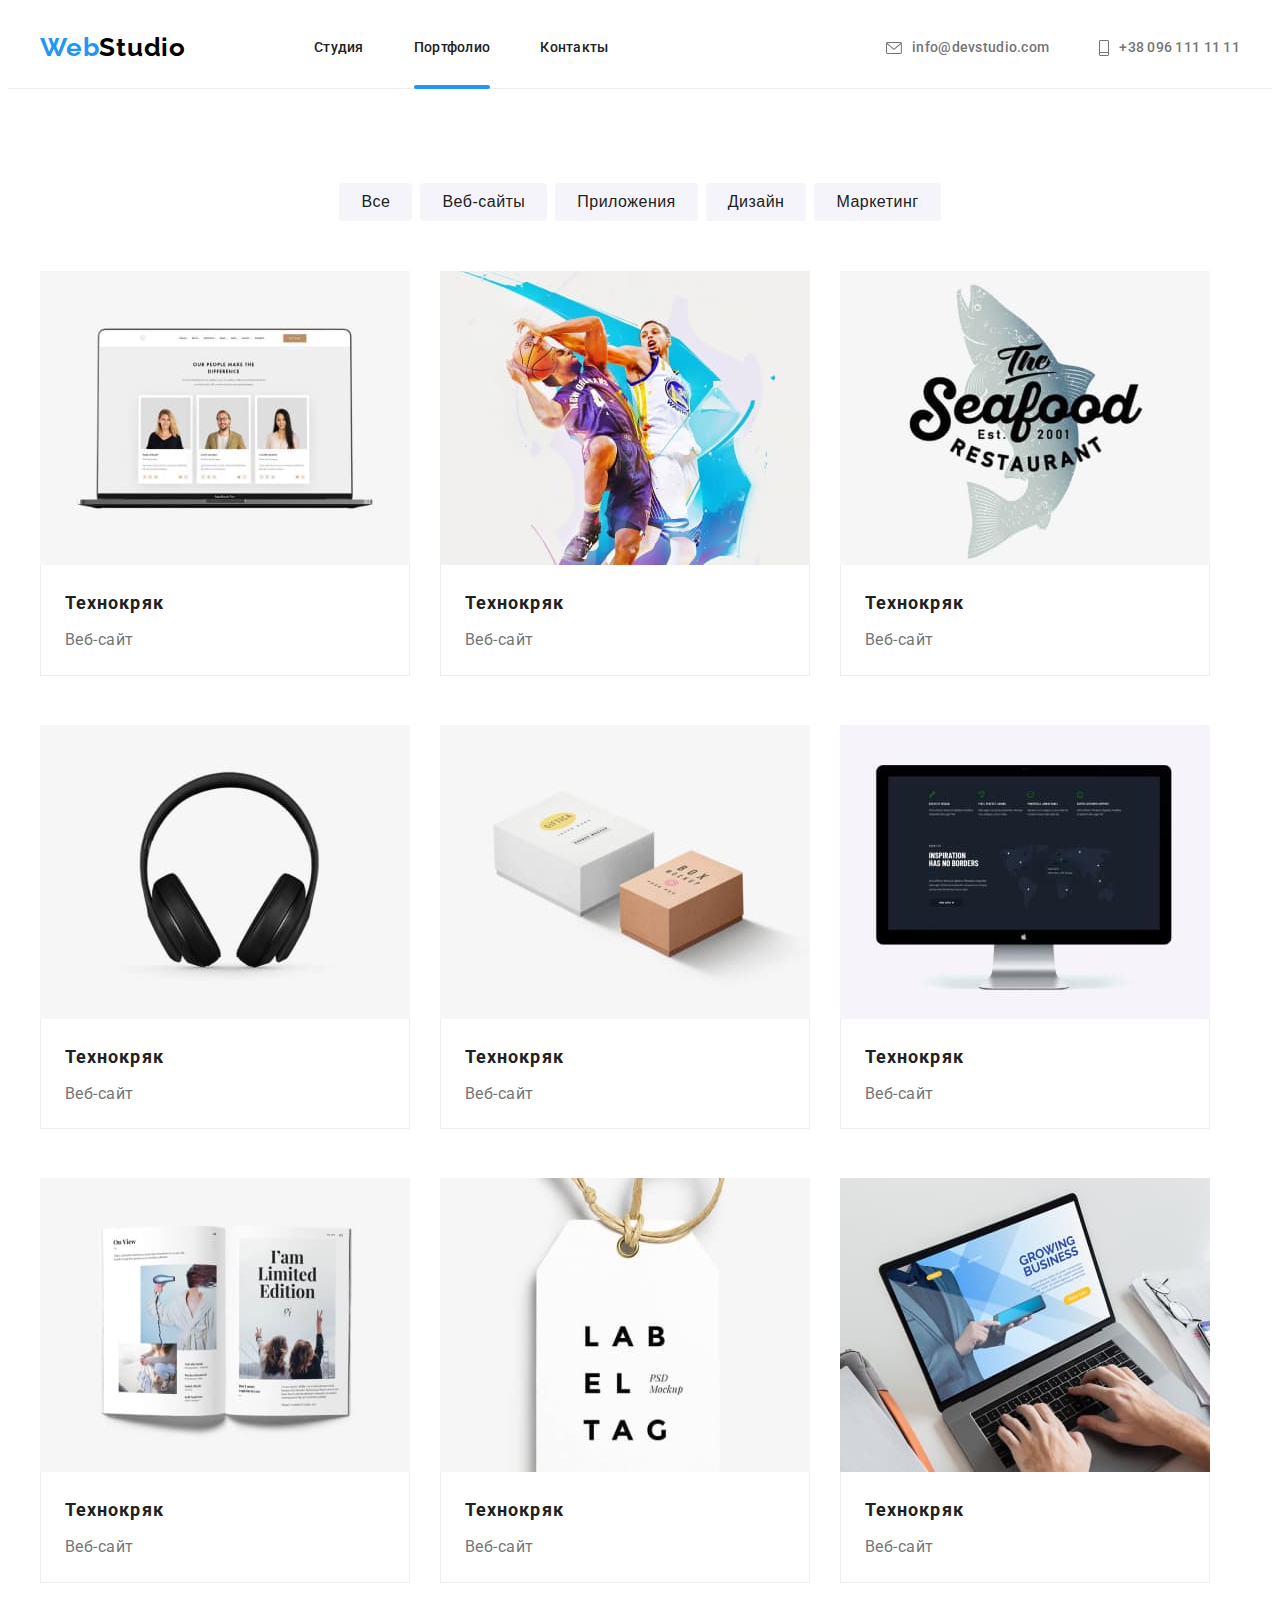
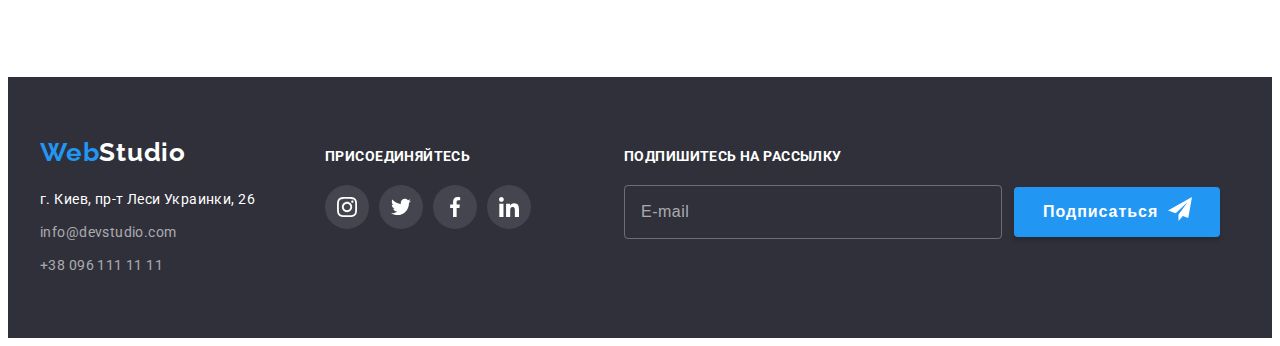
==== commit 44a01221: "commit-f" ====
--- a/portfolio.html
+++ b/portfolio.html
@@ -22,23 +22,23 @@
     <header class="header">
         <div class="container">
             <nav class="header-navigation">
-                <a href="" class="header-logo link"><span class="header-logo-link">Web</span>Studio</a>
+                <a href="" class="header__logo logo link"><span class="header__link logo">Web</span>Studio</a>
                 <ul class="header-list list">
-                    <li class="header-item"><a class="header-link link" href="./index.html">Студия</a></li>
-                    <li class="header-item"><a class="header-link link current" href="">Портфолио</a></li>
-                    <li class="header-item"><a class="header-link link" href="">Контакты</a></li>
+                    <li class="header-list__item"><a class="header-list__link link" href="./index.html">Студия</a></li>
+                    <li class="header-list__item"><a class="header-list__link link current" href="">Портфолио</a></li>
+                    <li class="header-list__item"><a class="header-list__link link" href="">Контакты</a></li>
                 </ul>
             </nav>
     
-            <ul class="header-right">
-                <li class="header-right-item">
-                    <a class="header-mail-link" href="mailto:info@devstudio.com"><svg class="logo-mail" width="16"
+            <ul class="header__header-adress header-adress">
+                <li class="header-adress__item">
+                    <a class="header-adress__mail-link" href="mailto:info@devstudio.com"><svg class="header-adress__logo-mail" width="16"
                             height="12" style="fill: currentColor;">
                             <use href="./images/icons.svg#icon-envelope-hover-1"></use>
                         </svg>info@devstudio.com</a>
                 </li>
-                <li class="header-right-item">
-                    <a class="header-tel-link" href="tel:+380961111111"><svg class="logo-tel" width="10" height="16"
+                <li class="header-adress__item">
+                    <a class="header-adress__tel-link" href="tel:+380961111111"><svg class="header-adress__logo-tel" width="10" height="16"
                             style="fill: currentColor;">
                             <use href="./images/icons.svg#icon-Vector-1"></use>
                         </svg>+38 096 111 11 11</a>
@@ -186,42 +186,46 @@
         </section>
     </main>
     <!-- Footer -->
-<footer class="footer">e
+<footer class="footer">
     <div class="container">
-        <div class="left-footer-box">
-            <a href="" class="header-logo-logo link"><span class="header-logo-link">Web</span>Studio</a>
+        <div class="left-box">
+            <a href="" class="header__footer-logo link"><span class="header__link">Web</span>Studio</a>
             <address>
-                <a class="footer-link link" href="">г. Киев, пр-т Леси Украинки, 26</a>
-                <ul class="footer-list list">
-                    <li class="footer-item">
-                        <a class="footer-mail link" href="mailto:info@devstudio.com">info@devstudio.com</a>
+                <a class="left-box__link link" href="">г. Киев, пр-т Леси Украинки, 26</a>
+                <ul class="left-list list">
+                    <li class="left-list__item">
+                        <a class="left-list__mail link" href="mailto:info@devstudio.com">info@devstudio.com</a>
                     </li>
-                    <li class="footer-item">
-                        <a class="footer-tel link" href="tel:+380961111111">+38 096 111 11 11</a>
+                    <li class="left-list__item">
+                        <a class="left-list__tel link" href="tel:+380961111111">+38 096 111 11 11</a>
                     </li>
                 </ul>
             </address>
         </div>
-        <div class="right-footer-box">
-            <p class="footer-text">ПРИСОЕДИНЯЙТЕСЬ</p>
-            <ul class="socials-footer-list list">
-                <li class="socials-footer-item">
-                    <a class="socials-footer-link link" href=""><svg class="team-socials-footer" width="20" height="20">
+        <div class="footer__right-box right-box">
+            <p class="right-box__text">ПРИСОЕДИНЯЙТЕСЬ</p>
+            <ul class="footer__socials-list socials-list list">
+                <li class="socials-list__item">
+                    <a class="socials-list__link socials-list__link_backgroud_dark link" href=""><svg
+                            class="socials-list__logo logo_color_light" width="20" height="20">
                             <use href="./images/icons.svg#icon-instagram-2-1"></use>
                         </svg></a>
                 </li>
-                <li class="socials-footer-item">
-                    <a class="socials-footer-link link" href=""><svg class="team-socials-footer" width="20" height="20">
+                <li class="socials-list__item">
+                    <a class="socials-list__link socials-list__link_backgroud_dark link" href=""><svg
+                            class="socials-list__logo logo_color_light" width="20" height="20">
                             <use href="./images/icons.svg#icon-twitter-1-1"></use>
                         </svg></a>
                 </li>
-                <li class="socials-footer-item">
-                    <a class="socials-footer-link link" href=""><svg class="team-socials-footer" width="20" height="20">
+                <li class="socials-list__item">
+                    <a class="socials-list__link socials-list__link_backgroud_dark link" href=""><svg
+                            class="socials-list__logo logo_color_light" width="20" height="20">
                             <use href="./images/icons.svg#icon-facebook-1-1"></use>
                         </svg></a>
                 </li>
-                <li class="socials-item-footer">
-                    <a class="socials-footer-link link" href=""><svg class="team-socials-footer" width="20" height="20">
+                <li class="socials-list__item">
+                    <a class="socials-list__link socials-list__link_backgroud_dark link" href=""><svg
+                            class="socials-list__logo logo_color_light" width="20" height="20">
                             <use href="./images/icons.svg#icon-linkedin-1-1"></use>
                         </svg></a>
                 </li>
--- a/css/main.min.css
+++ b/css/main.min.css
@@ -1,3 +1,3 @@
 :root{--main-title-color: #ffffff;--secondary-title-color: #212121;--accent-color: #2196f3;--main-text: #757575;--portfolio-item-shadow: 1px 4px 6px 0px rgba(0, 0, 0, 0.16),
-    0px 4px 4px 0px rgba(0, 0, 0, 0.06), 0px 1px 1px 0px rgba(0, 0, 0, 0.12)}body{font-family:"Roboto", sans-serif}p,h1,h2,h3,h4,h5,h6{margin-top:0;margin-bottom:0}ul{margin-top:0;margin-bottom:0;padding-left:0}.list{list-style:none}.link{text-decoration:none}img{display:block}.visually-hidden{position:absolute;width:1px;height:1px;margin:-1px;border:0;padding:0;white-space:nowrap;clip-path:inset(100%);clip:rect(0 0 0 0);overflow:hidden}.button{display:block;font-weight:bold;font-size:16px;line-height:1.9;letter-spacing:0.06em;text-align:center;color:#ffffff;background-color:var(--accent-color);padding:10px 32px;border-radius:4px;margin-left:auto;margin-right:auto;margin-top:30px;transition:background-color 250ms cubic-bezier(0.4, 0, 0.2, 1)}.button:focus,.button:hover{background-color:#188ce8}.section{padding:94px 0}.container{width:1200px;padding-left:15px;padding-right:15px;margin:0 auto}.header-logo{font-family:"Raleway";font-weight:700;font-size:26px;line-height:1.19;letter-spacing:0.03em;color:var(--accent-color);color:#000000;margin-right:128px;padding-top:24px;padding-bottom:25px}.header-logo-link{font-family:"Raleway";font-weight:700;font-size:26px;line-height:1.19;letter-spacing:0.03em;color:var(--accent-color)}.header-logo{transition:color 250ms cubic-bezier(0.4, 0, 0.2, 1)}.header-logo:hover,.header-logo:focus{color:var(--accent-color)}.current::after{content:"";display:block;position:absolute;left:0;width:100%;height:4px;bottom:-1px;background-color:var(--accent-color);border-radius:2px}.current{color:var(--accent-color)}.header{border-bottom:1px solid #ececec}.header .container{display:flex}.header-navigation{display:flex;align-items:center}.header-item:not(:last-child){margin-right:50px}.header-right{display:flex;align-items:center;justify-content:center;margin-left:auto}.header-list{display:flex}.header-link{position:relative;display:block;font-weight:500;font-size:14px;line-height:1.14;letter-spacing:0.02em;color:#212121;padding-top:32px;padding-bottom:32px;transition:color 250ms cubic-bezier(0.4, 0, 0.2, 1)}.header-link:hover,.header-link:focus{color:var(--accent-color)}.logo-mail{height:12px;fill:#757575;margin-right:10px}.logo-tel{height:16px;fill:#757575;margin-right:10px}.header-mail-link{display:flex;align-items:center;font-weight:500;font-size:14px;line-height:1.14;letter-spacing:0.02em;color:#757575;transition:color 250ms cubic-bezier(0.4, 0, 0.2, 1)}.header-tel-link{display:flex;align-items:center;font-weight:500;font-size:14px;line-height:1.14;letter-spacing:0.02em;color:#757575;transition:color 250ms cubic-bezier(0.4, 0, 0.2, 1)}.header-mail-link:hover,.header-mail-link:focus{color:var(--accent-color)}.header-mail-link{text-decoration:none;padding-top:32px;padding-bottom:32px}.header-tel-link:hover,.header-tel-link:focus{color:var(--accent-color)}.header-tel-link{text-decoration:none;padding-top:32px;padding-bottom:32px}.header-right-item{display:flex;align-items:baseline}.header-right-item:not(:last-child){margin-right:50px}.hero-section{padding:200px 0;max-width:1600px;background-color:#2f303a;background-image:linear-gradient(rgba(47,48,58,0.4), rgba(47,48,58,0.4)),url(../images/heroimg/hero.jpg);margin:0 auto}.hero-title{font-weight:900;font-size:44px;line-height:1.36;letter-spacing:0.06em;text-align:center;color:var(--main-title-color);max-width:696px;height:100%;margin:0 auto}.logo-box{display:flex;align-items:center;justify-content:center;height:120px;background-color:#f5f4fa;border-radius:4px;margin-bottom:30px}.main-list{display:flex;justify-content:center;max-width:1170px}.main-item:not(:last-child){margin-right:30px}.main-item{width:270px}.main-title-third{font-weight:700;font-size:14px;line-height:1.14;letter-spacing:0.03em;color:#212121;margin-bottom:10px}.main-text{font-weight:400;font-size:14px;line-height:1.7;letter-spacing:0.03em;color:var(--main-text)}.about-section{padding-top:0}.main-secondary-title{text-align:center;font-weight:700;font-size:36px;line-height:1.16;letter-spacing:0.03em;color:var(--secondary-title-color);margin-bottom:50px}.about-item:not(:last-child){margin-right:30px}.about-item{position:relative;width:370px}.about-text{display:flex;justify-content:center;font-weight:700;font-size:14px;line-height:1.14;letter-spacing:0.03em;position:absolute;width:100%;height:70px;bottom:0;padding-top:27px;padding-bottom:27px;color:#ffffff;background-color:#2f303acc}.team-section{background-color:#f5f4fa}.main-team{display:flex;justify-content:center}.team-content:not(:last-child){margin-right:30px}.team-content{width:270px;background-color:#ffffff;border-radius:0px 0px 4px 4px;box-shadow:0px 2px 1px 0px rgba(0,0,0,0.2),0px 1px 1px 0px rgba(0,0,0,0.14),0px 1px 3px 0px rgba(0,0,0,0.12)}.third-title{margin-bottom:10px}.third-title{font-weight:500;font-size:16px;line-height:1.18;letter-spacing:0.03em;color:#212121}.text{font-weight:400;font-size:16px;line-height:1.18;letter-spacing:0.03em;color:#757575;margin-bottom:16px}.team-box{padding:30px 32px;text-align:center}.socials-list{display:flex;align-items:center;max-width:206px}.socials-link{display:flex;align-items:center;justify-content:center;border-radius:50%;width:44px;height:44px;color:#afb1b8;transition:color 250ms cubic-bezier(0.4, 0, 0.2, 1),background-color 250ms cubic-bezier(0.4, 0, 0.2, 1)}.socials-link:hover,.socials-link:focus{background-color:var(--accent-color);color:#ffffff}.team-socials:hover,.team-socials:focus{fill:#ffffff}.socials-item:not(:last-child){margin-right:10px}.team-socials{height:20px;fill:currentColor}.clients-title{text-align:center;font-weight:700;font-size:36px;line-height:1.16;letter-spacing:0.03em;color:var(--secondary-title-color);margin-bottom:50px}.clients-list{display:flex;justify-content:center}.clients-item:not(:last-child){margin-right:30px}.clients-item{width:170px;height:92px}.clients-link{display:flex;justify-content:center;align-items:center;color:#afb1b8;width:170px;height:92px;border:1px solid #afb1b8;border-radius:4px;transition:color 250ms cubic-bezier(0.4, 0, 0.2, 1),border-color 250ms cubic-bezier(0.4, 0, 0.2, 1)}.clients-logo{width:106px;height:60px;fill:currentColor}.clients-link:hover,.clients-link:focus{border-color:var(--accent-color);color:var(--accent-color)}.clients-logo:hover,.clients-logo:focus{fill:var(--accent-color)}footer .container{display:flex;align-items:baseline}.header-logo-logo{font-family:"Raleway";font-weight:700;font-size:26px;line-height:1.19;letter-spacing:0.03em;display:block;color:#ffffff;padding:0;margin:0 auto;margin-bottom:20px;transition:color 250ms cubic-bezier(0.4, 0, 0.2, 1)}.header-logo-link{font-family:"Raleway";font-weight:700;font-size:26px;line-height:1.19;letter-spacing:0.03em;color:var(--accent-color)}.header-logo-logo:hover,.header-logo-logo:focus{color:var(--accent-color)}.footer{background-color:#2f303a;color:#ffffff;padding:60px 0}.footer-item{font-weight:400;font-size:14px;line-height:1.7;letter-spacing:0.03em;color:rgba(255,255,255,0.6)}.footer-link:hover,.footer-link:focus{color:var(--accent-color)}.footer-list{font-weight:400;font-size:14px;line-height:1.7;letter-spacing:0.03em;color:#ffffff}.footer-link{font-style:normal;font-weight:400;font-size:14px;line-height:1.7;letter-spacing:0.03em;color:#ffffff}.footer-mail,.footer-tel{font-style:normal;font-weight:400;font-size:14px;line-height:1.7;letter-spacing:0.03em;color:rgba(255,255,255,0.6);transition:color 250ms cubic-bezier(0.4, 0, 0.2, 1)}.footer-mail:hover,.footer-mail:focus{color:var(--accent-color)}.footer-link{display:flex;margin-bottom:9px;transition:color 250ms cubic-bezier(0.4, 0, 0.2, 1)}.footer-item:not(:last-child){margin-bottom:9px}.footer-mail{display:flex}.footer-tel:hover,.footer-tel:focus{color:var(--accent-color)}.right-footer-box{width:206px;height:80px;margin-left:70px}.footer-text{font-weight:700;font-size:14px;line-height:1.14;letter-spacing:0.03em;color:#ffffff;margin-bottom:20px}.socials-footer-list{display:flex;align-items:center}.socials-footer-link{display:flex;align-items:center;justify-content:center;border-radius:50%;width:44px;height:44px;border-radius:50%;background-color:#ffffff1a;transition:background-color 250ms cubic-bezier(0.4, 0, 0.2, 1)}.socials-footer-link:hover,.socials-footer-link:focus{background-color:var(--accent-color)}.socials-footer-item:not(:last-child){margin-right:10px}.team-socials-footer{fill:#ffffff;height:20px}.form-footer{display:flex;align-items:center;justify-content:center;margin-left:93px}.form-footer-text{font-weight:700;font-size:14px;line-height:1.14;letter-spacing:0.03em;color:#ffffff;margin-bottom:20px;margin-left:93px}.form-footer-input::placeholder{font-weight:400;font-size:16px;line-height:1.25;letter-spacing:0.03em;color:rgba(255,255,255,0.6)}.form-footer-input{width:358px;height:50px;padding-left:16px;background-color:transparent;border-radius:4px;border:1px solid #ffffff4d;color:#ffffff}.form-footer-input:hover,.form-footer-input:focus{outline:none;border-color:var(--accent-color)}.form-footer-send{display:inline-flex;margin-left:12px;padding:10px 28px 10px 29px;font-weight:700;font-size:16px;line-height:1.87;letter-spacing:0.06em;color:#ffffff;background-color:var(--accent-color);border:0;border-radius:4px;box-shadow:0px 4px 4px 0px rgba(0,0,0,0.15);transition:background-color 250ms cubic-bezier(0.4, 0, 0.2, 1)}.form-footer-send::after{content:"";display:block;width:24px;height:24px;margin-left:10px;background-image:url(../images/icon-send.svg);background-size:contain}.form-footer-send:hover,.form-footer-send:focus{background-color:#188ce8}.portfolio-list{display:flex;flex-wrap:wrap}.portfolio-list>.portfolio-box{flex-basis:calc(100% / 3 - 30px);width:370px;margin-right:30px;margin-bottom:30px}.portfolio-box:nth-child(3n){margin-right:0}.portfolio-box:nth-last-child(-n+3){margin-bottom:0}.portfolio-item:hover,.portfolio-item:focus{box-shadow:var(--portfolio-item-shadow)}.portfolio-item{display:block;transition:box-shadow 250ms cubic-bezier(0.4, 0, 0.2, 1)}.card-thumb{position:relative;overflow:hidden}.hover-text{position:absolute;top:0;left:0;height:100%;padding:63px 24px;background-color:#2196f3e5;font-weight:400;font-size:18px;line-height:1.5;letter-spacing:0.03em;color:#ffffff;overflow:auto;transform:translateY(100%);transition:transform 250ms cubic-bezier(0.4, 0, 0.2, 1)}.portfolio-box:hover .hover-text{transform:translateY(0%)}.card-content{padding:20px 24px;border:1px solid #eeeeee;border-top:0}.portfolio-title{font-weight:700;font-size:18px;line-height:2;letter-spacing:0.06em;color:#212121}.portfolio-text{font-weight:400;font-size:16px;line-height:1.87;letter-spacing:0.03em;color:#757575;margin-top:4px}.nav-button{display:flex;justify-content:center;margin-bottom:50px}.btn:not(:last-child){margin-right:8px}.button-nav{font-weight:500;font-size:16px;line-height:1.6;letter-spacing:0.03em;color:#212121;background-color:#f5f4fa;border-color:#f5f4fa;border-radius:4px;padding:6px 22px;border:0;transition:background-color 250ms cubic-bezier(0.4, 0, 0.2, 1),color 250ms cubic-bezier(0.4, 0, 0.2, 1),box-shadow 250ms cubic-bezier(0.4, 0, 0.2, 1)}.button-nav:hover,.button-nav:focus{color:#ffffff;background-color:var(--accent-color);box-shadow:0px 2px 2px 0px rgba(0,0,0,0.12),0px 1px 2px 0px rgba(0,0,0,0.08),0px 3px 1px 0px rgba(0,0,0,0.1)}.backdrop{position:fixed;top:0;left:0;width:100%;height:100%;background-color:rgba(0,0,0,0.02);transition:opacity 250ms, visibility 250ms}.modal{position:absolute;top:50%;left:50%;transform:translate(-50%, -50%);min-width:528px;min-height:581px;padding:40px;background-color:#ffffff;border-radius:4px;box-shadow:0px 2px 1px 0px rgba(0,0,0,0.2),0px 1px 1px 0px rgba(0,0,0,0.14),0px 1px 3px 0px rgba(0,0,0,0.12)}.modal-button{position:absolute;top:8px;right:8px;width:30px;height:30px;border-radius:50%;border:1px solid #0000001a;background-color:unset;transition:fill 250ms cubic-bezier(0.4, 0, 0.2, 1)}.modal-button:hover,.modal-button:focus{fill:var(--accent-color)}.backdrop.is-hidden{opacity:0;pointer-events:none;visibility:hidden}.form{width:100%;margin-left:auto;margin-right:auto}.text-form{display:flex;align-items:center;justify-content:center;margin-bottom:30px;font-weight:700;font-size:20px;line-height:1.15;letter-spacing:0.03em;color:#212121}.form-box{width:448px;height:100%}.form-field{display:flex;flex-direction:column}.form-field-textarea{display:flex;flex-direction:column;margin-bottom:20px}.form-logo{position:absolute;left:15px;top:50%;transform:translateY(-50%)}.input-wrap{display:block;position:relative;transition:fill 250ms cubic-bezier(0.4, 0, 0.2, 1)}.form-field{margin-bottom:10px}.textarea{height:120px;padding:0;padding:12px 16px;border:1px solid rgba(33,33,33,0.2);border-radius:4px;resize:none;transition:border-color 250ms cubic-bezier(0.4, 0, 0.2, 1)}.textarea::placeholder{font-weight:400;font-size:12px;line-height:1.16;letter-spacing:0.01em;color:rgba(117,117,117,0.5)}.form-field-textarea:focus,.form-field-textarea:hover{outline:none}.form-label{font-weight:400;font-size:12px;line-height:1.16;letter-spacing:0.01em;color:#757575;margin-bottom:4px}.form-input{width:100%;height:40px;padding:0;padding-left:42px;border:1px solid rgba(33,33,33,0.2);border-radius:4px;transition:border-color 250ms cubic-bezier(0.4, 0, 0.2, 1)}.form-field-checkbox{display:flex;align-items:center;justify-content:center;margin-bottom:30px}.input-wrap:focus-within{fill:var(--accent-color)}.input-wrap:hover{fill:var(--accent-color)}.form-input:hover,.form-input:focus{outline:none;border-color:var(--accent-color)}.textarea:hover,.textarea:focus{outline:none;border-color:var(--accent-color)}.checkbox-label::before{content:"";display:block;width:16px;height:15px;border:2px solid #212121;border-radius:2px;margin-right:7px}.checkbox-label{display:flex;align-items:center;font-weight:400;font-size:14px;line-height:1.71;letter-spacing:0.03em;color:#757575}.checkbox-input:checked+.checkbox-label::before{background:var(--accent-color);background-image:url(../images/check.svg);background-repeat:var(--accent-color);background-size:contain;background-position:center;border:0}.form-link{color:var(--accent-color);border:0;margin-left:5px}.send{display:block;margin-left:auto;margin-right:auto;font-weight:700;font-size:16px;line-height:1.87;letter-spacing:0.06em;color:#ffffff;background-color:var(--accent-color);border:0;border-radius:4px;box-shadow:0px 4px 4px 0px rgba(0,0,0,0.15);padding:10px 55px 10px 56px;transition:background-color 250ms cubic-bezier(0.4, 0, 0.2, 1)}.send:focus,.send:hover{background-color:#188ce8}
+    0px 4px 4px 0px rgba(0, 0, 0, 0.06), 0px 1px 1px 0px rgba(0, 0, 0, 0.12)}body{font-family:"Roboto", sans-serif}p,h1,h2,h3,h4,h5,h6{margin-top:0;margin-bottom:0}ul{margin-top:0;margin-bottom:0;padding-left:0}.list{list-style:none}.link{text-decoration:none}img{display:block}.visually-hidden{position:absolute;width:1px;height:1px;margin:-1px;border:0;padding:0;white-space:nowrap;clip-path:inset(100%);clip:rect(0 0 0 0);overflow:hidden}.hero__button{display:block;font-weight:bold;font-size:16px;line-height:1.9;letter-spacing:0.06em;text-align:center;color:#ffffff;background-color:var(--accent-color);padding:10px 32px;border-radius:4px;margin-left:auto;margin-right:auto;margin-top:30px;transition:background-color 250ms cubic-bezier(0.4, 0, 0.2, 1)}.hero__button:focus,.hero__button:hover{background-color:#188ce8}.section{padding:94px 0}.container{width:1200px;padding-left:15px;padding-right:15px;margin:0 auto}.header__logo{font-family:"Raleway";font-weight:700;font-size:26px;line-height:1.19;letter-spacing:0.03em;color:var(--accent-color);color:#000000;margin-right:128px;padding-top:24px;padding-bottom:25px;transition:color 250ms cubic-bezier(0.4, 0, 0.2, 1)}.header__logo:hover,.header__logo:focus{color:var(--accent-color)}.header__logo logo--footer{margin-bottom:20px;color:#fff}.header__logo .header__link{font-family:"Raleway";font-weight:700;font-size:26px;line-height:1.19;letter-spacing:0.03em;color:var(--accent-color)}.current::after{content:"";display:block;position:absolute;left:0;width:100%;height:4px;bottom:-1px;background-color:var(--accent-color);border-radius:2px}.current::after{color:var(--accent-color)}.header{border-bottom:1px solid #ececec}.header .container{display:flex}.header-navigation{display:flex;align-items:center}.header-list{display:flex}.header-list__item:not(:last-child){margin-right:50px}.header-list__link{position:relative;display:block;font-weight:500;font-size:14px;line-height:1.14;letter-spacing:0.02em;color:#212121;padding-top:32px;padding-bottom:32px;transition:color 250ms cubic-bezier(0.4, 0, 0.2, 1)}.header-list__link:hover,.header-list__link:focus{color:var(--accent-color)}.header__header-adress{display:flex;align-items:center;justify-content:center;margin-left:auto}.header-adress__item{display:flex;align-items:baseline}.header-adress__item:not(:last-child){margin-right:50px}.header-adress__mail-link{display:flex;align-items:center;padding-top:32px;padding-bottom:32px;text-decoration:none;font-weight:500;font-size:14px;line-height:1.14;letter-spacing:0.02em;color:#757575;transition:color 250ms cubic-bezier(0.4, 0, 0.2, 1)}.header-adress__mail-link:hover,.header-adress__mail-link:focus{color:var(--accent-color)}.header-adress__mail-link .header-adress__logo-mail{height:12px;fill:#757575;margin-right:10px}.header-adress__tel-link{display:flex;align-items:center;padding-top:32px;padding-bottom:32px;font-weight:500;font-size:14px;line-height:1.14;letter-spacing:0.02em;text-decoration:none;color:#757575;transition:color 250ms cubic-bezier(0.4, 0, 0.2, 1)}.header-adress__tel-link:hover,.header-adress__tel-link:focus{color:var(--accent-color)}.header-adress__tel-link .header-adress__logo-tel{height:16px;fill:#757575;margin-right:10px}.hero{padding:200px 0;max-width:1600px;background-color:#2f303a;background-image:linear-gradient(rgba(47,48,58,0.4), rgba(47,48,58,0.4)),url(../images/heroimg/hero.jpg);margin:0 auto}.hero__title{font-weight:900;font-size:44px;line-height:1.36;letter-spacing:0.06em;text-align:center;color:var(--main-title-color);max-width:696px;height:100%;margin:0 auto}.benefits-list{display:flex;justify-content:center;max-width:1170px}.benefits-list__item{width:270px}.benefits-list__item:not(:last-child){margin-right:30px}.benefits-list__box{display:flex;align-items:center;justify-content:center;height:120px;background-color:#f5f4fa;border-radius:4px;margin-bottom:30px}.benefits-list__title-third{font-weight:700;font-size:14px;line-height:1.14;letter-spacing:0.03em;color:#212121;margin-bottom:10px}.benefits-list__text{font-weight:400;font-size:14px;line-height:1.7;letter-spacing:0.03em;color:var(--main-text)}.about{padding-top:0}.about__secondary-title{text-align:center;font-weight:700;font-size:36px;line-height:1.16;letter-spacing:0.03em;color:var(--secondary-title-color);margin-bottom:50px}.about-list{display:flex;justify-content:center}.about-list__item{position:relative;width:370px}.about-list__item:not(:last-child){margin-right:30px}.about-list__text{display:flex;justify-content:center;font-weight:700;font-size:14px;line-height:1.14;letter-spacing:0.03em;position:absolute;width:100%;height:70px;bottom:0;padding-top:27px;padding-bottom:27px;color:#ffffff;background-color:#2f303acc}.team{background-color:#f5f4fa}.team__secondary-title{text-align:center;font-weight:700;font-size:36px;line-height:1.16;letter-spacing:0.03em;color:var(--secondary-title-color);margin-bottom:50px}.team-list{display:flex;justify-content:center}.team-list__content{width:270px;background-color:#ffffff;border-radius:0px 0px 4px 4px;box-shadow:0px 2px 1px 0px rgba(0,0,0,0.2),0px 1px 1px 0px rgba(0,0,0,0.14),0px 1px 3px 0px rgba(0,0,0,0.12)}.team-list__content:not(:last-child){margin-right:30px}.team-list__box{padding:30px 32px;text-align:center}.team-list__third-title{margin-bottom:10px;font-weight:500;font-size:16px;line-height:1.18;letter-spacing:0.03em;color:#212121}.team-list__text{font-weight:400;font-size:16px;line-height:1.18;letter-spacing:0.03em;color:#757575;margin-bottom:16px}.clients__title{text-align:center;font-weight:700;font-size:36px;line-height:1.16;letter-spacing:0.03em;color:var(--secondary-title-color);margin-bottom:50px}.clients-list{display:flex;justify-content:center}.clients-list__item{width:170px;height:92px}.clients-list__item:not(:last-child){margin-right:30px}.clients-list__link{display:flex;justify-content:center;align-items:center;color:#afb1b8;width:170px;height:92px;border:1px solid #afb1b8;border-radius:4px;transition:color 250ms cubic-bezier(0.4, 0, 0.2, 1),border-color 250ms cubic-bezier(0.4, 0, 0.2, 1)}.clients-list__link:hover,.clients-list__link:focus{border-color:var(--accent-color);color:var(--accent-color)}.clients-list__logo{width:106px;height:60px;fill:currentColor}.clients-list__logo:hover,.clients-list__logo:focus{fill:var(--accent-color)}.footer{background-color:#2f303a;color:#ffffff;padding:60px 0}.footer .container{display:flex;align-items:baseline}.header__footer-logo{font-family:"Raleway";font-weight:700;font-size:26px;line-height:1.19;letter-spacing:0.03em;display:block;margin-bottom:20px;padding:0;color:#ffffff;transition:color 250ms cubic-bezier(0.4, 0, 0.2, 1)}.header__footer-logo:hover,.header__footer-logo:focus{color:var(--accent-color)}.header__link{color:var(--accent-color)}.header-logo-link{font-family:"Raleway";font-weight:700;font-size:26px;line-height:1.19;letter-spacing:0.03em;color:var(--accent-color)}.left-box__link{display:flex;margin-bottom:9px;font-style:normal;font-weight:400;font-size:14px;line-height:1.7;letter-spacing:0.03em;color:#ffffff;transition:color 250ms cubic-bezier(0.4, 0, 0.2, 1)}.left-box__link:hover,.left-box__link:focus{color:var(--accent-color)}.left-list{font-weight:400;font-size:14px;line-height:1.7;letter-spacing:0.03em;color:#ffffff}.left-list__item{font-weight:400;font-size:14px;line-height:1.7;letter-spacing:0.03em;color:rgba(255,255,255,0.6)}.left-list__item:not(:last-child){margin-bottom:9px}.left-list__mail,.left-list__tel{font-style:normal;font-weight:400;font-size:14px;line-height:1.7;letter-spacing:0.03em;color:rgba(255,255,255,0.6);transition:color 250ms cubic-bezier(0.4, 0, 0.2, 1)}.left-list__mail:hover,.left-list__mail:focus,.left-list__tel:hover,.left-list__tel:focus{color:var(--accent-color)}.right-box{width:206px;height:80px;margin-left:70px}.right-box__text{font-weight:700;font-size:14px;line-height:1.14;letter-spacing:0.03em;color:#ffffff;margin-bottom:20px}.form-footer-text{font-weight:700;font-size:14px;line-height:1.14;letter-spacing:0.03em;color:#ffffff;margin-bottom:20px;margin-left:93px}.form-footer{display:flex;align-items:center;justify-content:center;margin-left:93px}.form-footer-input{width:358px;height:50px;padding-left:16px;background-color:transparent;border-radius:4px;border:1px solid #ffffff4d;color:#ffffff}.form-footer-input::placeholder{font-weight:400;font-size:16px;line-height:1.25;letter-spacing:0.03em;color:rgba(255,255,255,0.6)}.form-footer-input:hover,.form-footer-input:focus{outline:none;border-color:var(--accent-color)}.form-footer-send{display:inline-flex;margin-left:12px;padding:10px 28px 10px 29px;font-weight:700;font-size:16px;line-height:1.87;letter-spacing:0.06em;color:#ffffff;background-color:var(--accent-color);border:0;border-radius:4px;box-shadow:0px 4px 4px 0px rgba(0,0,0,0.15);transition:background-color 250ms cubic-bezier(0.4, 0, 0.2, 1)}.form-footer-send::after{content:"";display:block;width:24px;height:24px;margin-left:10px;background-image:url(../images/icon-send.svg);background-size:contain}.form-footer-send:hover,.form-footer-send:focus{background-color:#188ce8}.portfolio-list{display:flex;flex-wrap:wrap}.portfolio-list>.portfolio-box{flex-basis:calc(100% / 3 - 30px);width:370px;margin-right:30px;margin-bottom:30px}.portfolio-box:nth-child(3n){margin-right:0}.portfolio-box:nth-last-child(-n+3){margin-bottom:0}.portfolio-box:hover .hover-text{transform:translateY(0%)}.portfolio-item{display:block;transition:box-shadow 250ms cubic-bezier(0.4, 0, 0.2, 1)}.portfolio-item \.portfolio-item:hover,.portfolio-item:focus{box-shadow:var(--portfolio-item-shadow)}.card-thumb{position:relative;overflow:hidden}.hover-text{position:absolute;top:0;left:0;height:100%;padding:63px 24px;background-color:#2196f3e5;font-weight:400;font-size:18px;line-height:1.5;letter-spacing:0.03em;color:#ffffff;overflow:auto;transform:translateY(100%);transition:transform 250ms cubic-bezier(0.4, 0, 0.2, 1)}.card-content{padding:20px 24px;border:1px solid #eeeeee;border-top:0}.portfolio-title{font-weight:700;font-size:18px;line-height:2;letter-spacing:0.06em;color:#212121}.portfolio-text{font-weight:400;font-size:16px;line-height:1.87;letter-spacing:0.03em;color:#757575;margin-top:4px}.nav-button{display:flex;justify-content:center;margin-bottom:50px}.nav-button .btn:not(:last-child){margin-right:8px}.button-nav{font-weight:500;font-size:16px;line-height:1.6;letter-spacing:0.03em;color:#212121;background-color:#f5f4fa;border-color:#f5f4fa;border-radius:4px;padding:6px 22px;border:0;transition:background-color 250ms cubic-bezier(0.4, 0, 0.2, 1),color 250ms cubic-bezier(0.4, 0, 0.2, 1),box-shadow 250ms cubic-bezier(0.4, 0, 0.2, 1)}.button-nav:hover,.button-nav:focus{color:#ffffff;background-color:var(--accent-color);box-shadow:0px 2px 2px 0px rgba(0,0,0,0.12),0px 1px 2px 0px rgba(0,0,0,0.08),0px 3px 1px 0px rgba(0,0,0,0.1)}.backdrop{position:fixed;top:0;left:0;width:100%;height:100%;background-color:rgba(0,0,0,0.02);transition:opacity 250ms, visibility 250ms}.backdrop.is-hidden{opacity:0;pointer-events:none;visibility:hidden}.modal{position:absolute;top:50%;left:50%;transform:translate(-50%, -50%);min-width:528px;min-height:581px;padding:40px;background-color:#ffffff;border-radius:4px;box-shadow:0px 2px 1px 0px rgba(0,0,0,0.2),0px 1px 1px 0px rgba(0,0,0,0.14),0px 1px 3px 0px rgba(0,0,0,0.12)}.form{width:100%;margin-left:auto;margin-right:auto}.text-form{display:flex;align-items:center;justify-content:center;margin-bottom:30px;font-weight:700;font-size:20px;line-height:1.15;letter-spacing:0.03em;color:#212121}.form-box{width:448px;height:100%}.form-box .form-field{display:flex;flex-direction:column;margin-bottom:10px}.input-wrap{display:block;position:relative;transition:fill 250ms cubic-bezier(0.4, 0, 0.2, 1)}.input-wrap:focus-within{fill:var(--accent-color)}.input-wrap:hover{fill:var(--accent-color)}.input-wrap .form-input{width:100%;height:40px;padding:0;padding-left:42px;border:1px solid rgba(33,33,33,0.2);border-radius:4px;transition:border-color 250ms cubic-bezier(0.4, 0, 0.2, 1)}.input-wrap .form-input:hover,.input-wrap .form-input:focus{outline:none;border-color:var(--accent-color)}.input-wrap .form-logo{position:absolute;left:15px;top:50%;transform:translateY(-50%)}.form-label{font-weight:400;font-size:12px;line-height:1.16;letter-spacing:0.01em;color:#757575;margin-bottom:4px}.form-field-textarea{display:flex;flex-direction:column;margin-bottom:20px}.form-field-textarea:focus,.form-field-textarea:hover{outline:none}.textarea{height:120px;padding:0;padding:12px 16px;border:1px solid rgba(33,33,33,0.2);border-radius:4px;resize:none;transition:border-color 250ms cubic-bezier(0.4, 0, 0.2, 1)}.textarea::placeholder{font-weight:400;font-size:12px;line-height:1.16;letter-spacing:0.01em;color:rgba(117,117,117,0.5)}.textarea:hover,.textarea:focus{outline:none;border-color:var(--accent-color)}.form-field-checkbox{display:flex;align-items:center;justify-content:center;margin-bottom:30px}.checkbox-label{display:flex;align-items:center;font-weight:400;font-size:14px;line-height:1.71;letter-spacing:0.03em;color:#757575}.checkbox-label::before{content:"";display:block;width:16px;height:15px;border:2px solid #212121;border-radius:2px;margin-right:7px}.checkbox-input:checked+.checkbox-label::before{background:var(--accent-color);background-image:url(../images/check.svg);background-repeat:var(--accent-color);background-size:contain;background-position:center;border:0}.checkbox-label .form-link{color:var(--accent-color);border:0;margin-left:5px}.modal-button{position:absolute;top:8px;right:8px;width:30px;height:30px;border-radius:50%;border:1px solid #0000001a;background-color:unset;transition:fill 250ms cubic-bezier(0.4, 0, 0.2, 1)}.modal-button:hover,.modal-button:focus{fill:var(--accent-color)}.send{display:block;margin-left:auto;margin-right:auto;font-weight:700;font-size:16px;line-height:1.87;letter-spacing:0.06em;color:#ffffff;background-color:var(--accent-color);border:0;border-radius:4px;box-shadow:0px 4px 4px 0px rgba(0,0,0,0.15);padding:10px 55px 10px 56px;transition:background-color 250ms cubic-bezier(0.4, 0, 0.2, 1)}.send.send:focus,.send.send:hover{background-color:#188ce8}.socials-list{display:flex;align-items:center;max-width:206px}.socials-list__item:not(:last-child){margin-right:10px}.socials-list__link{display:flex;align-items:center;justify-content:center;border-radius:50%;width:44px;height:44px;color:#afb1b8;transition:color 250ms cubic-bezier(0.4, 0, 0.2, 1),background-color 250ms cubic-bezier(0.4, 0, 0.2, 1)}.socials-list__link:hover,.socials-list__link:focus{background-color:var(--accent-color);color:#ffffff}.socials-list__link_backgroud_dark{background-color:#ffffff1a}.socials-list__logo{height:20px;fill:currentColor}.socials-list__logo:hover,.socials-list__logo:focus{fill:#ffffff}.logo_color_light{fill:#ffffff}
 /*# sourceMappingURL=main.min.css.map */